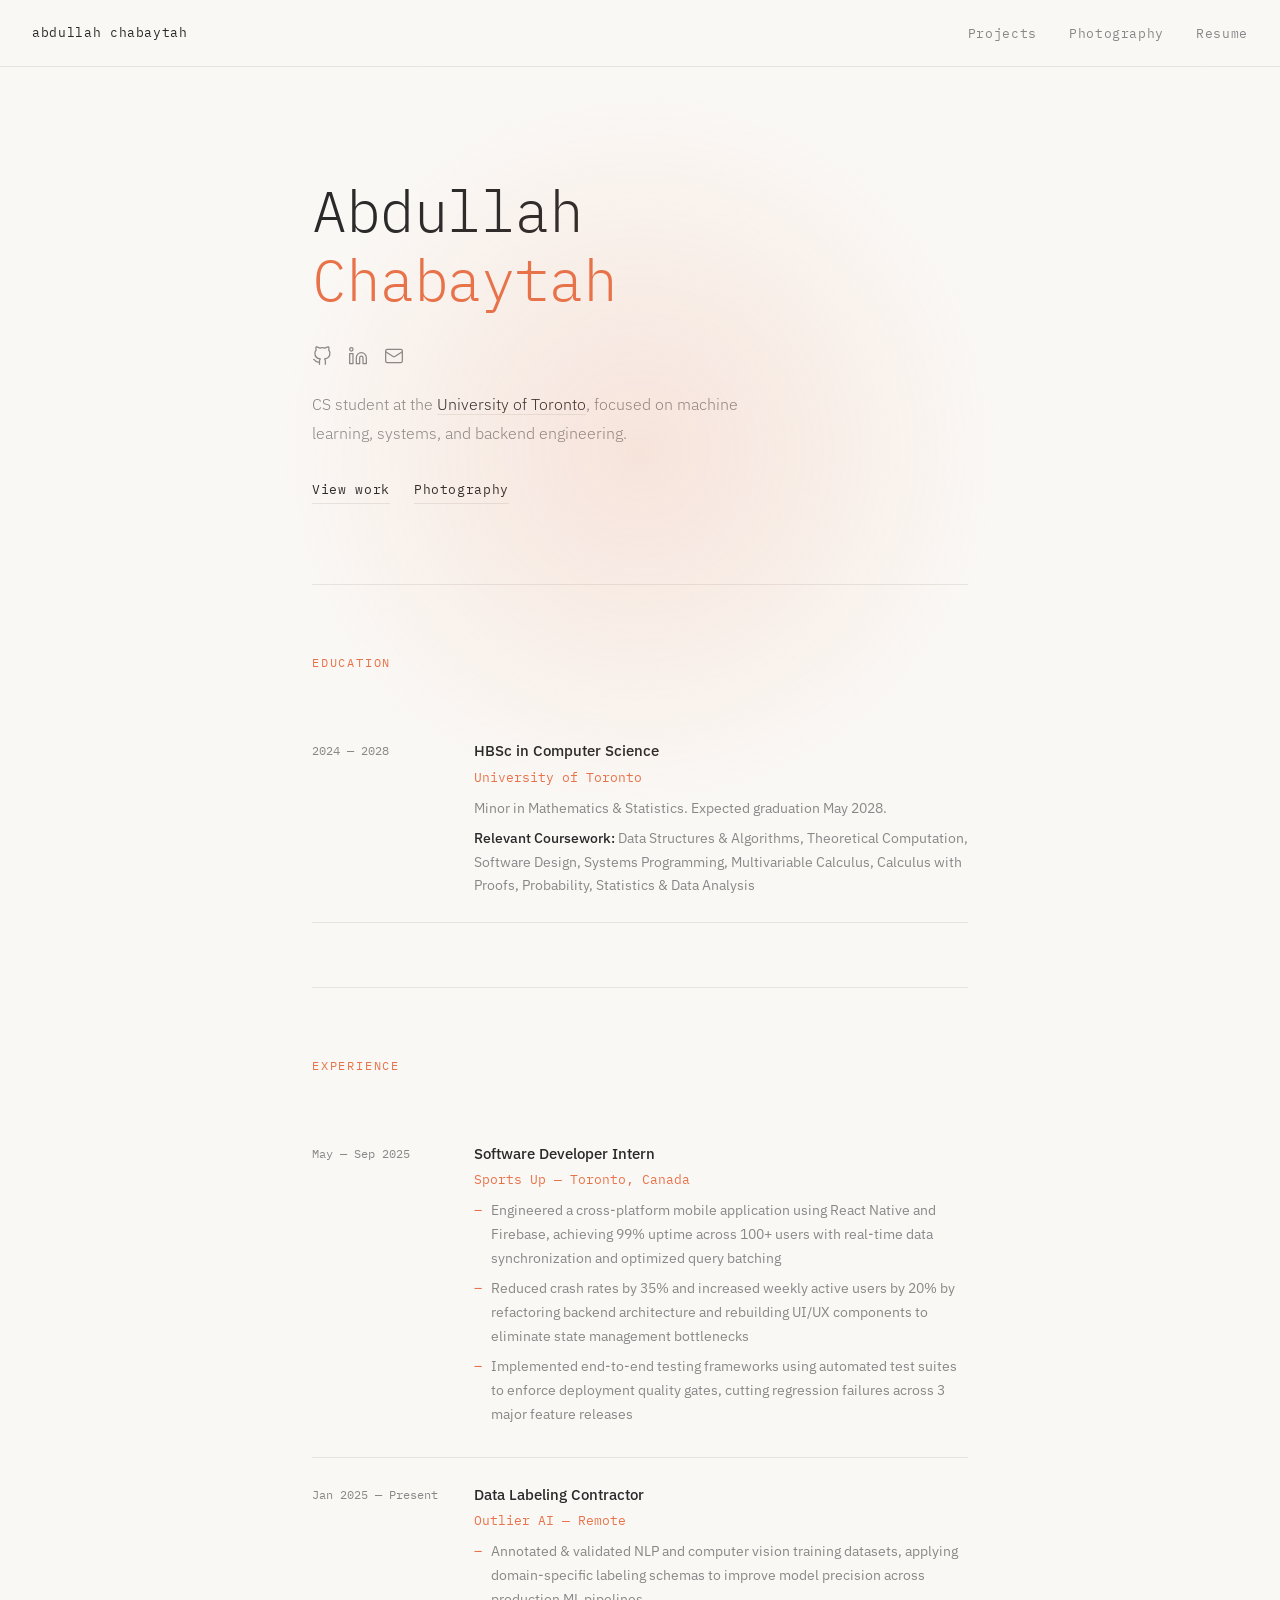
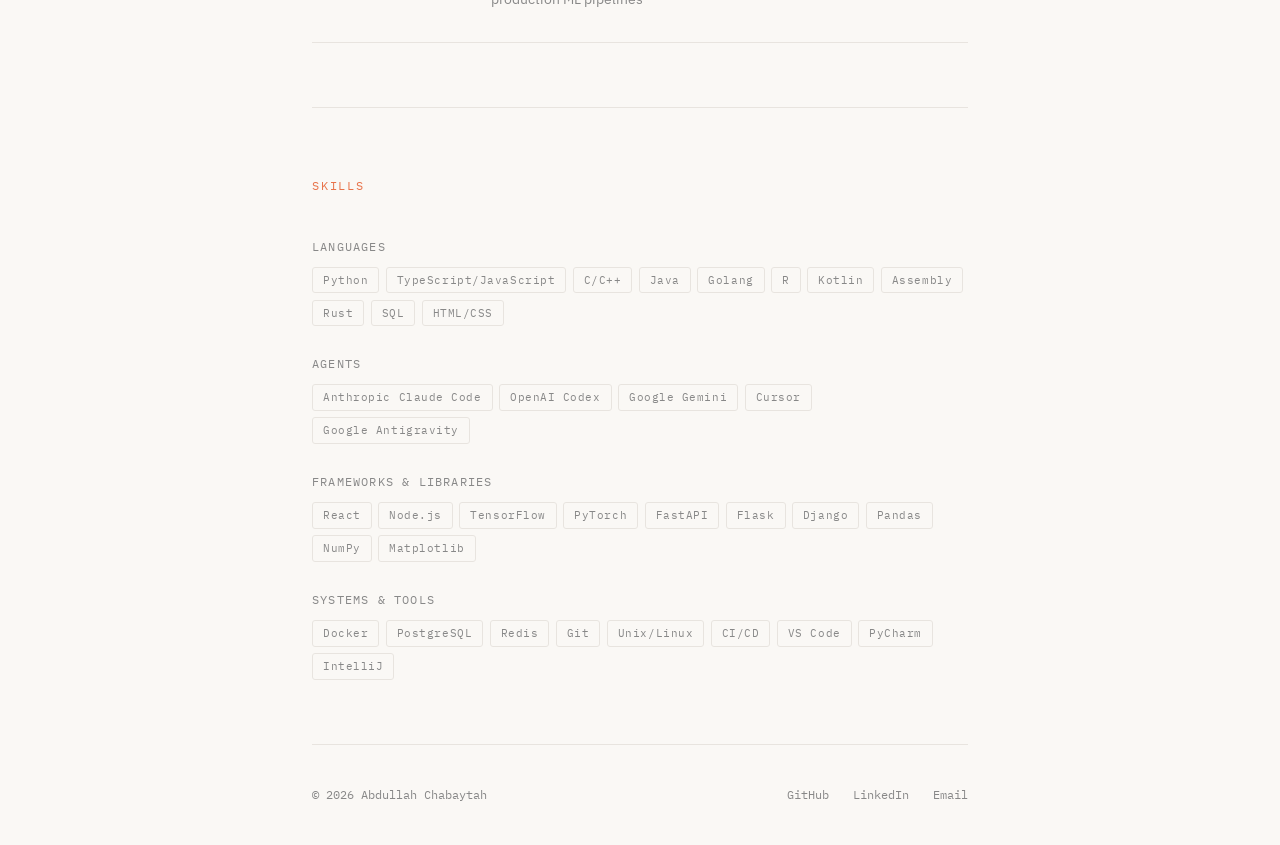
==== index.html @ d75fe798 "Update portfolio to match 2026 resume and add resume PDF - Update experience: Sports Up (2025, React" ====
<!DOCTYPE html>
<html lang="en">
<head>
  <meta charset="UTF-8" />
  <meta name="viewport" content="width=device-width, initial-scale=1.0" />
  <title>Abdullah Chabaytah</title>
  <link rel="preconnect" href="https://fonts.googleapis.com" />
  <link rel="preconnect" href="https://fonts.gstatic.com" crossorigin />
  <link href="https://fonts.googleapis.com/css2?family=IBM+Plex+Mono:ital,wght@0,300;0,400;0,500;1,300&family=IBM+Plex+Sans:wght@300;400;500&display=swap" rel="stylesheet" />
  <style>
    *, *::before, *::after { box-sizing: border-box; margin: 0; padding: 0; }

    :root {
      --bg: #faf8f5;
      --bg-card: #ffffff;
      --text: #2a2a2a;
      --muted: #888;
      --accent: #e8734a;
      --accent-light: rgba(232, 115, 74, 0.08);
      --accent-glow: rgba(232, 115, 74, 0.15);
      --border: #e8e4df;
      --mono: 'IBM Plex Mono', monospace;
      --sans: 'IBM Plex Sans', sans-serif;
      --mx: 50%;
      --my: 50%;
    }

    html { scroll-behavior: smooth; }

    body {
      background: var(--bg);
      color: var(--text);
      font-family: var(--sans);
      font-size: 15px;
      line-height: 1.7;
      min-height: 100vh;
      overflow-x: hidden;
    }

    /* Noise overlay */
    body::before {
      content: '';
      position: fixed;
      inset: 0;
      background-image: url("data:image/svg+xml,%3Csvg viewBox='0 0 256 256' xmlns='http://www.w3.org/2000/svg'%3E%3Cfilter id='noise'%3E%3CfeTurbulence type='fractalNoise' baseFrequency='0.9' numOctaves='4' stitchTiles='stitch'/%3E%3C/filter%3E%3Crect width='100%25' height='100%25' filter='url(%23noise)' opacity='0.02'/%3E%3C/svg%3E");
      pointer-events: none;
      z-index: 9999;
      opacity: 0.3;
    }

    /* Cursor glow */
    body::after {
      content: '';
      position: fixed;
      inset: 0;
      background: radial-gradient(600px circle at var(--mx) var(--my), var(--accent-glow), transparent 60%);
      pointer-events: none;
      z-index: 1;
    }

    /* Layout */
    .container {
      max-width: 720px;
      margin: 0 auto;
      padding: 0 2rem;
    }

    section {
      padding: 4rem 0;
      border-top: 1px solid var(--border);
    }

    /* Nav */
    nav {
      position: fixed;
      top: 0;
      left: 0;
      right: 0;
      z-index: 100;
      padding: 1.25rem 2rem;
      display: flex;
      justify-content: space-between;
      align-items: center;
      background: rgba(250, 248, 245, 0.9);
      backdrop-filter: blur(12px);
      border-bottom: 1px solid var(--border);
    }

    .nav-logo {
      font-family: var(--mono);
      font-size: 13px;
      font-weight: 400;
      letter-spacing: 0.05em;
      color: var(--text);
      text-decoration: none;
      transition: color 0.2s;
    }
    .nav-logo:hover { color: var(--accent); }

    .nav-links {
      display: flex;
      gap: 2rem;
      list-style: none;
    }

    .nav-links a {
      font-family: var(--mono);
      color: var(--muted);
      text-decoration: none;
      font-size: 13px;
      letter-spacing: 0.05em;
      transition: color 0.2s;
    }
    .nav-links a:hover,
    .nav-links a.active { color: var(--accent); }

    /* Hero */
    .hero {
      padding: 11rem 0 5rem;
      border-top: none;
    }

    .hero-name {
      font-family: var(--mono);
      font-size: clamp(2.2rem, 5.5vw, 3.6rem);
      font-weight: 300;
      line-height: 1.2;
      letter-spacing: -0.02em;
      color: var(--text);
      margin-bottom: 1.25rem;
      opacity: 0;
      min-height: 2.6em;
    }

    .hero-name.scramble-done {
      opacity: 1;
    }

    .hero-name span {
      color: var(--accent);
    }

    /* Social icons */
    .hero-socials {
      display: flex;
      gap: 1rem;
      margin-bottom: 1.5rem;
      opacity: 0;
      animation: fadeUp 0.5s 0.25s forwards;
    }

    .hero-socials a {
      color: var(--muted);
      transition: color 0.2s, transform 0.3s cubic-bezier(0.25, 0.46, 0.45, 0.94);
      display: inline-flex;
    }
    .hero-socials a:hover { color: var(--accent); }
    .hero-socials svg { width: 20px; height: 20px; }

    .hero-tagline {
      font-size: 16px;
      font-weight: 300;
      color: var(--muted);
      max-width: 460px;
      line-height: 1.8;
      opacity: 0;
      animation: fadeUp 0.5s 0.4s forwards;
    }

    .hero-tagline a {
      color: var(--text);
      text-decoration: none;
      border-bottom: 1px solid var(--border);
      transition: color 0.2s, border-color 0.2s;
    }
    .hero-tagline a:hover {
      color: var(--accent);
      border-color: var(--accent);
    }

    .hero-cta {
      margin-top: 2rem;
      display: flex;
      gap: 1.5rem;
      flex-wrap: wrap;
      opacity: 0;
      animation: fadeUp 0.5s 0.55s forwards;
    }

    .cta-link {
      font-family: var(--mono);
      font-size: 13px;
      letter-spacing: 0.05em;
      text-decoration: none;
      color: var(--text);
      border-bottom: 1px solid var(--border);
      padding-bottom: 2px;
      transition: color 0.2s, border-color 0.2s, transform 0.3s cubic-bezier(0.25, 0.46, 0.45, 0.94);
      display: inline-block;
    }
    .cta-link:hover { color: var(--accent); border-color: var(--accent); }

    /* Section label */
    .section-label {
      font-family: var(--mono);
      font-size: 12px;
      letter-spacing: 0.15em;
      text-transform: uppercase;
      color: var(--accent);
      margin-bottom: 2.5rem;
      display: inline-block;
      position: relative;
    }

    .section-label:hover {
      animation: glitch 0.3s steps(2) forwards;
    }

    @keyframes glitch {
      0%   { clip-path: inset(20% 0 40% 0); transform: translate(-2px); }
      25%  { clip-path: inset(60% 0 10% 0); transform: translate(2px); }
      50%  { clip-path: inset(10% 0 60% 0); transform: translate(-1px); }
      100% { clip-path: none; transform: none; }
    }

    /* Education */
    .edu-item {
      display: grid;
      grid-template-columns: 130px 1fr;
      gap: 2rem;
      padding: 1.5rem 0;
      border-bottom: 1px solid var(--border);
    }

    .edu-period {
      font-family: var(--mono);
      font-size: 12px;
      color: var(--muted);
      padding-top: 3px;
    }

    .edu-degree {
      font-weight: 500;
      color: var(--text);
      margin-bottom: 0.2rem;
    }

    .edu-school {
      font-family: var(--mono);
      font-size: 13px;
      color: var(--accent);
      margin-bottom: 0.5rem;
    }

    .edu-detail {
      font-size: 14px;
      color: var(--muted);
      line-height: 1.7;
    }

    /* Experience */
    .exp-item {
      display: grid;
      grid-template-columns: 130px 1fr;
      gap: 2rem;
      padding: 1.5rem 0;
      border-bottom: 1px solid var(--border);
    }

    .exp-period {
      font-family: var(--mono);
      font-size: 12px;
      color: var(--muted);
      padding-top: 3px;
    }

    .exp-role {
      font-weight: 500;
      color: var(--text);
      margin-bottom: 0.2rem;
    }

    .exp-company {
      font-family: var(--mono);
      font-size: 13px;
      color: var(--accent);
      margin-bottom: 0.5rem;
    }

    .exp-desc {
      font-size: 14px;
      color: var(--muted);
      line-height: 1.7;
    }

    .exp-desc ul {
      list-style: none;
      padding: 0;
      margin: 0;
    }

    .exp-desc li {
      position: relative;
      padding-left: 1.2em;
      margin-bottom: 0.4rem;
    }

    .exp-desc li::before {
      content: '\2013';
      position: absolute;
      left: 0;
      color: var(--accent);
    }

    /* Skills */
    .skills-grid {
      display: flex;
      flex-direction: column;
      gap: 1.75rem;
    }

    .skills-category-label {
      font-family: var(--mono);
      font-size: 12px;
      letter-spacing: 0.1em;
      text-transform: uppercase;
      color: var(--muted);
      margin-bottom: 0.6rem;
    }

    .skills-tags {
      display: flex;
      flex-wrap: wrap;
      gap: 0.4rem;
    }

    .tag {
      font-family: var(--mono);
      font-size: 11px;
      letter-spacing: 0.05em;
      color: var(--muted);
      border: 1px solid var(--border);
      padding: 3px 10px;
      border-radius: 3px;
      transition: color 0.2s, border-color 0.2s;
    }
    .tag:hover {
      color: var(--accent);
      border-color: var(--accent);
    }

    /* Footer */
    footer {
      border-top: 1px solid var(--border);
      padding: 2.5rem 0;
    }

    .footer-inner {
      display: flex;
      justify-content: space-between;
      align-items: center;
      flex-wrap: wrap;
      gap: 1rem;
    }

    .footer-copy {
      font-family: var(--mono);
      font-size: 12px;
      color: var(--muted);
    }

    .footer-links {
      display: flex;
      gap: 1.5rem;
    }

    .footer-links a {
      font-family: var(--mono);
      font-size: 12px;
      color: var(--muted);
      text-decoration: none;
      transition: color 0.2s;
    }
    .footer-links a:hover { color: var(--accent); }

    /* Animations */
    @keyframes fadeUp {
      from { opacity: 0; transform: translateY(14px); }
      to   { opacity: 1; transform: translateY(0); }
    }

    .reveal {
      opacity: 0;
      transform: translateY(20px);
      transition: opacity 0.5s cubic-bezier(0.16, 1, 0.3, 1), transform 0.5s cubic-bezier(0.16, 1, 0.3, 1);
    }
    .reveal.visible { opacity: 1; transform: translateY(0); }

    /* Mobile */
    @media (max-width: 600px) {
      nav { padding: 1rem 1.25rem; }
      .container { padding: 0 1.25rem; }
      .hero { padding: 9rem 0 4rem; }
      .hero-name { font-size: 2rem; }
      .exp-item, .edu-item { grid-template-columns: 1fr; gap: 0.4rem; }
      .footer-inner { flex-direction: column; align-items: flex-start; }
      .nav-links { gap: 1.2rem; }
    }
  </style>
</head>
<body>

  <nav>
    <a class="nav-logo" href="/">abdullah chabaytah</a>
    <ul class="nav-links">
      <li><a href="/projects.html">Projects</a></li>
      <li><a href="/photography.html">Photography</a></li>
      <li><a href="Abdullah_s_Resume_2026.pdf" target="_blank" rel="noopener">Resume</a></li>
    </ul>
  </nav>

  <div class="container">
    <section class="hero">
      <h1 class="hero-name" id="heroName" aria-label="Abdullah Chabaytah">Abdullah<br /><span>Chabaytah</span></h1>

      <div class="hero-socials">
        <a href="https://github.com/maniic" target="_blank" rel="noopener" aria-label="GitHub">
          <svg viewBox="0 0 24 24" fill="none" stroke="currentColor" stroke-width="1.5" stroke-linecap="round" stroke-linejoin="round"><path d="M9 19c-5 1.5-5-2.5-7-3m14 6v-3.87a3.37 3.37 0 0 0-.94-2.61c3.14-.35 6.44-1.54 6.44-7A5.44 5.44 0 0 0 20 4.77 5.07 5.07 0 0 0 19.91 1S18.73.65 16 2.48a13.38 13.38 0 0 0-7 0C6.27.65 5.09 1 5.09 1A5.07 5.07 0 0 0 5 4.77a5.44 5.44 0 0 0-1.5 3.78c0 5.42 3.3 6.61 6.44 7A3.37 3.37 0 0 0 9 18.13V22"/></svg>
        </a>
        <a href="https://linkedin.com/in/achabaytah" target="_blank" rel="noopener" aria-label="LinkedIn">
          <svg viewBox="0 0 24 24" fill="none" stroke="currentColor" stroke-width="1.5" stroke-linecap="round" stroke-linejoin="round"><path d="M16 8a6 6 0 0 1 6 6v7h-4v-7a2 2 0 0 0-2-2 2 2 0 0 0-2 2v7h-4v-7a6 6 0 0 1 6-6z"/><rect x="2" y="9" width="4" height="12"/><circle cx="4" cy="4" r="2"/></svg>
        </a>
        <a href="mailto:a.chabaytah@mail.utoronto.ca" aria-label="Email">
          <svg viewBox="0 0 24 24" fill="none" stroke="currentColor" stroke-width="1.5" stroke-linecap="round" stroke-linejoin="round"><rect x="2" y="4" width="20" height="16" rx="2"/><path d="m22 7-8.97 5.7a1.94 1.94 0 0 1-2.06 0L2 7"/></svg>
        </a>
      </div>

      <p class="hero-tagline">
        CS student at the <a href="https://www.utoronto.ca" target="_blank" rel="noopener">University of Toronto</a>, focused on machine learning, systems, and backend engineering.
      </p>

      <div class="hero-cta">
        <a class="cta-link magnetic" href="/projects.html">View work</a>
        <a class="cta-link magnetic" href="/photography.html">Photography</a>
      </div>
    </section>
  </div>

  <div class="container" id="education">
    <section>
      <p class="section-label reveal">Education</p>
      <div class="edu-item reveal">
        <div>
          <p class="edu-period">2024 &mdash; 2028</p>
        </div>
        <div>
          <p class="edu-degree">HBSc in Computer Science</p>
          <p class="edu-school">University of Toronto</p>
          <p class="edu-detail">Minor in Mathematics &amp; Statistics. Expected graduation May 2028.</p>
          <p class="edu-detail" style="margin-top: 0.4rem;"><strong style="color: var(--text); font-weight: 500;">Relevant Coursework:</strong> Data Structures &amp; Algorithms, Theoretical Computation, Software Design, Systems Programming, Multivariable Calculus, Calculus with Proofs, Probability, Statistics &amp; Data Analysis</p>
        </div>
      </div>
    </section>
  </div>

  <div class="container" id="experience">
    <section>
      <p class="section-label reveal">Experience</p>
      <div class="exp-item reveal">
        <div>
          <p class="exp-period">May &mdash; Sep 2025</p>
        </div>
        <div>
          <p class="exp-role">Software Developer Intern</p>
          <p class="exp-company">Sports Up &mdash; Toronto, Canada</p>
          <div class="exp-desc">
            <ul>
              <li>Engineered a cross-platform mobile application using React Native and Firebase, achieving 99% uptime across 100+ users with real-time data synchronization and optimized query batching</li>
              <li>Reduced crash rates by 35% and increased weekly active users by 20% by refactoring backend architecture and rebuilding UI/UX components to eliminate state management bottlenecks</li>
              <li>Implemented end-to-end testing frameworks using automated test suites to enforce deployment quality gates, cutting regression failures across 3 major feature releases</li>
            </ul>
          </div>
        </div>
      </div>
      <div class="exp-item reveal">
        <div>
          <p class="exp-period">Jan 2025 &mdash; Present</p>
        </div>
        <div>
          <p class="exp-role">Data Labeling Contractor</p>
          <p class="exp-company">Outlier AI &mdash; Remote</p>
          <div class="exp-desc">
            <ul>
              <li>Annotated &amp; validated NLP and computer vision training datasets, applying domain-specific labeling schemas to improve model precision across production ML pipelines</li>
            </ul>
          </div>
          </div>
        </div>
      </div>
    </section>
  </div>

  <div class="container" id="skills">
    <section>
      <p class="section-label reveal">Skills</p>
      <div class="skills-grid reveal">
        <div>
          <p class="skills-category-label">Languages</p>
          <div class="skills-tags">
            <span class="tag">Python</span>
            <span class="tag">TypeScript/JavaScript</span>
            <span class="tag">C/C++</span>
            <span class="tag">Java</span>
            <span class="tag">Golang</span>
            <span class="tag">R</span>
            <span class="tag">Kotlin</span>
            <span class="tag">Assembly</span>
            <span class="tag">Rust</span>
            <span class="tag">SQL</span>
            <span class="tag">HTML/CSS</span>
          </div>
        </div>
        <div>
          <p class="skills-category-label">Agents</p>
          <div class="skills-tags">
            <span class="tag">Anthropic Claude Code</span>
            <span class="tag">OpenAI Codex</span>
            <span class="tag">Google Gemini</span>
            <span class="tag">Cursor</span>
            <span class="tag">Google Antigravity</span>
          </div>
        </div>
        <div>
          <p class="skills-category-label">Frameworks &amp; Libraries</p>
          <div class="skills-tags">
            <span class="tag">React</span>
            <span class="tag">Node.js</span>
            <span class="tag">TensorFlow</span>
            <span class="tag">PyTorch</span>
            <span class="tag">FastAPI</span>
            <span class="tag">Flask</span>
            <span class="tag">Django</span>
            <span class="tag">Pandas</span>
            <span class="tag">NumPy</span>
            <span class="tag">Matplotlib</span>
          </div>
        </div>
        <div>
          <p class="skills-category-label">Systems &amp; Tools</p>
          <div class="skills-tags">
            <span class="tag">Docker</span>
            <span class="tag">PostgreSQL</span>
            <span class="tag">Redis</span>
            <span class="tag">Git</span>
            <span class="tag">Unix/Linux</span>
            <span class="tag">CI/CD</span>
            <span class="tag">VS Code</span>
            <span class="tag">PyCharm</span>
            <span class="tag">IntelliJ</span>
          </div>
        </div>
      </div>
    </section>
  </div>

  <div class="container">
    <footer>
      <div class="footer-inner">
        <p class="footer-copy">&copy; 2026 Abdullah Chabaytah</p>
        <div class="footer-links">
          <a href="https://github.com/maniic" target="_blank" rel="noopener">GitHub</a>
          <a href="https://linkedin.com/in/achabaytah" target="_blank" rel="noopener">LinkedIn</a>
          <a href="mailto:a.chabaytah@mail.utoronto.ca">Email</a>
        </div>
      </div>
    </footer>
  </div>

  <script>
    const isTouch = window.matchMedia('(pointer: coarse)').matches;

    // Scroll reveal
    const obs = new IntersectionObserver(
      (entries) => entries.forEach(e => { if (e.isIntersecting) e.target.classList.add('visible'); }),
      { threshold: 0.1 }
    );
    document.querySelectorAll('.reveal').forEach(el => obs.observe(el));

    // Cursor glow
    if (!isTouch) {
      document.addEventListener('mousemove', (e) => {
        document.documentElement.style.setProperty('--mx', e.clientX + 'px');
        document.documentElement.style.setProperty('--my', e.clientY + 'px');
      });
    }

    // Hero text scramble
    (function scrambleHero() {
      const el = document.getElementById('heroName');
      if (!el) return;
      const firstName = 'Abdullah';
      const lastName = 'Chabaytah';
      const chars = 'ABCDEFGHIJKLMNOPQRSTUVWXYZabcdefghijklmnopqrstuvwxyz0123456789';
      const totalLen = firstName.length + lastName.length;
      let resolved = 0;
      let frame = 0;

      el.style.opacity = '1';

      function randomChar() {
        return chars[Math.floor(Math.random() * chars.length)];
      }

      function render() {
        let first = '', second = '';
        for (let i = 0; i < firstName.length; i++)
          first += i < resolved ? firstName[i] : randomChar();
        const sr = Math.max(0, resolved - firstName.length);
        for (let i = 0; i < lastName.length; i++)
          second += i < sr ? lastName[i] : randomChar();
        el.innerHTML = first + '<br /><span>' + second + '</span>';
      }

      function tick() {
        frame++;
        if (frame % 2 === 0 && resolved < totalLen) resolved++;
        render();
        if (resolved < totalLen) {
          requestAnimationFrame(tick);
        } else {
          el.innerHTML = firstName + '<br /><span>' + lastName + '</span>';
          el.classList.add('scramble-done');
        }
      }

      setTimeout(() => requestAnimationFrame(tick), 300);
    })();

    // Magnetic buttons
    if (!isTouch) {
      document.querySelectorAll('.magnetic').forEach(btn => {
        btn.addEventListener('mousemove', (e) => {
          const rect = btn.getBoundingClientRect();
          const x = e.clientX - rect.left - rect.width / 2;
          const y = e.clientY - rect.top - rect.height / 2;
          btn.style.transform = `translate(${x * 0.25}px, ${y * 0.25}px)`;
        });
        btn.addEventListener('mouseleave', () => {
          btn.style.transform = 'translate(0, 0)';
        });
      });
    }
  </script>
</body>
</html>
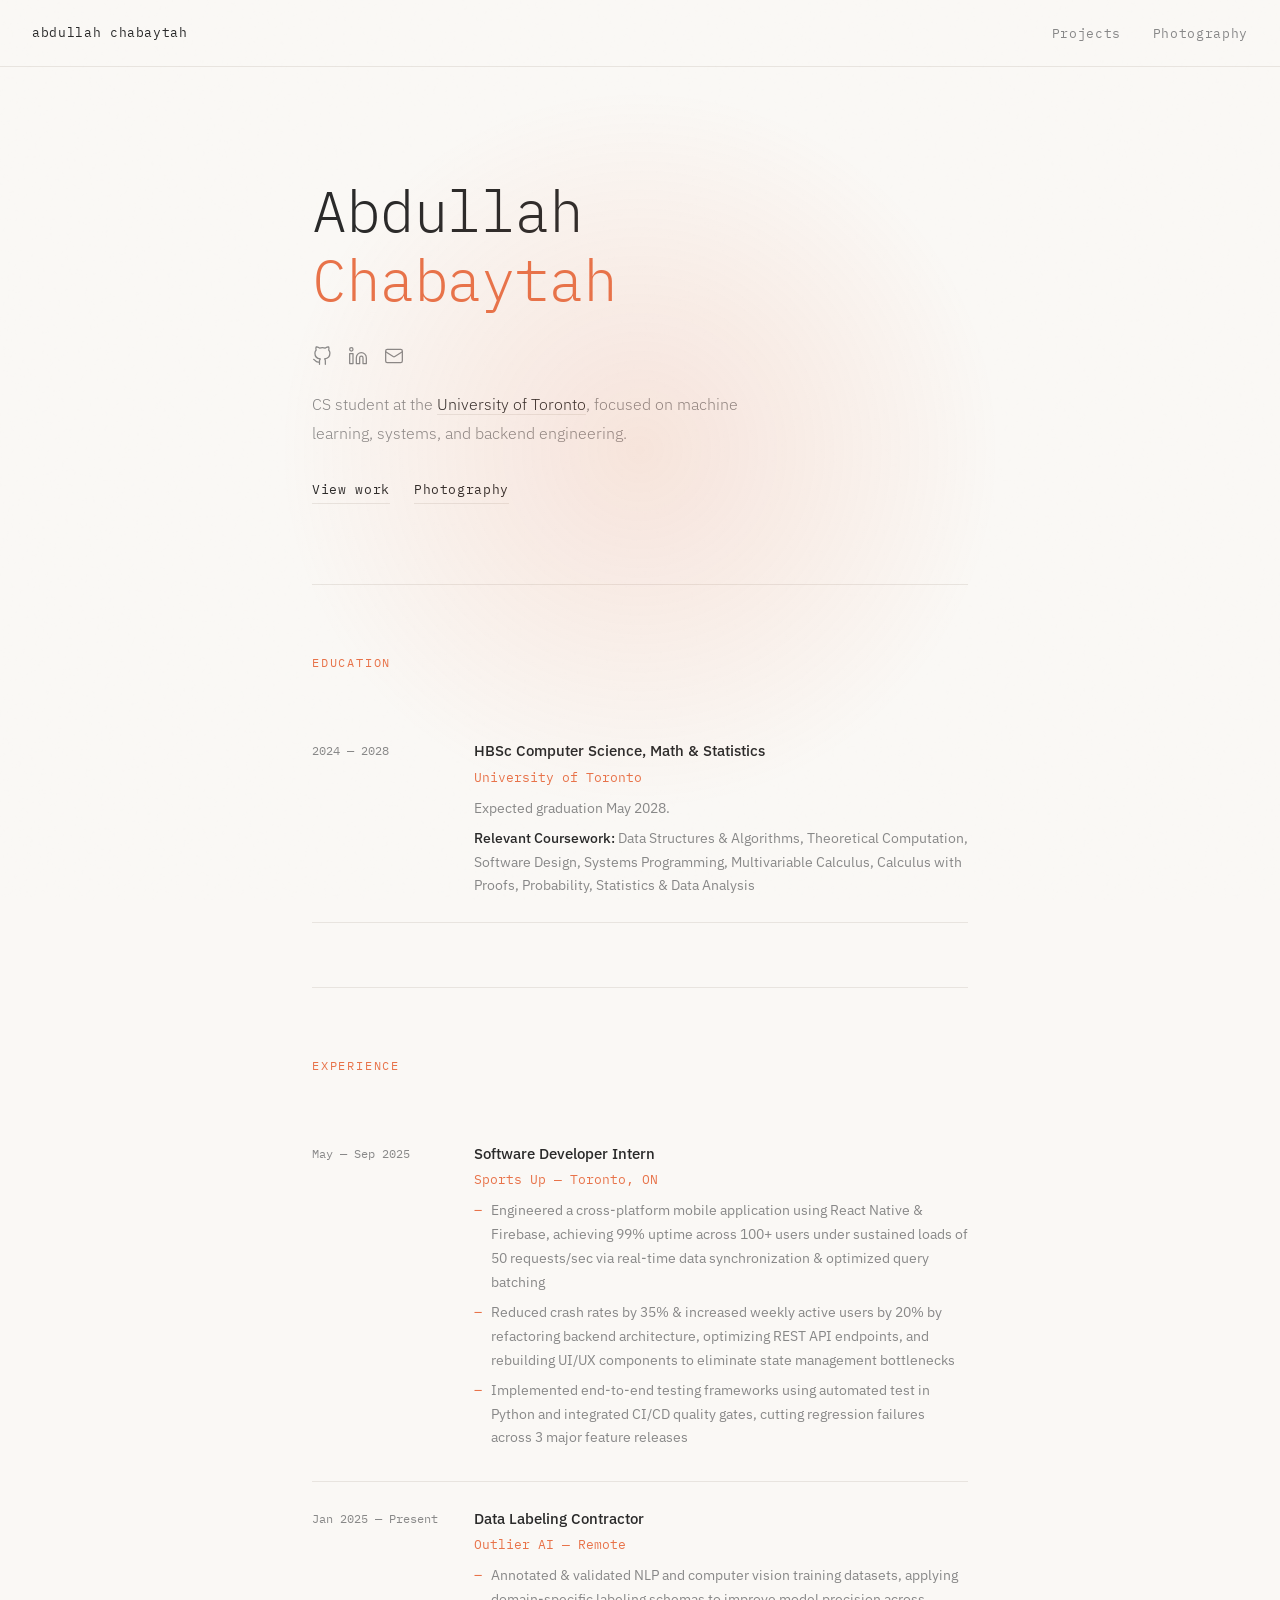
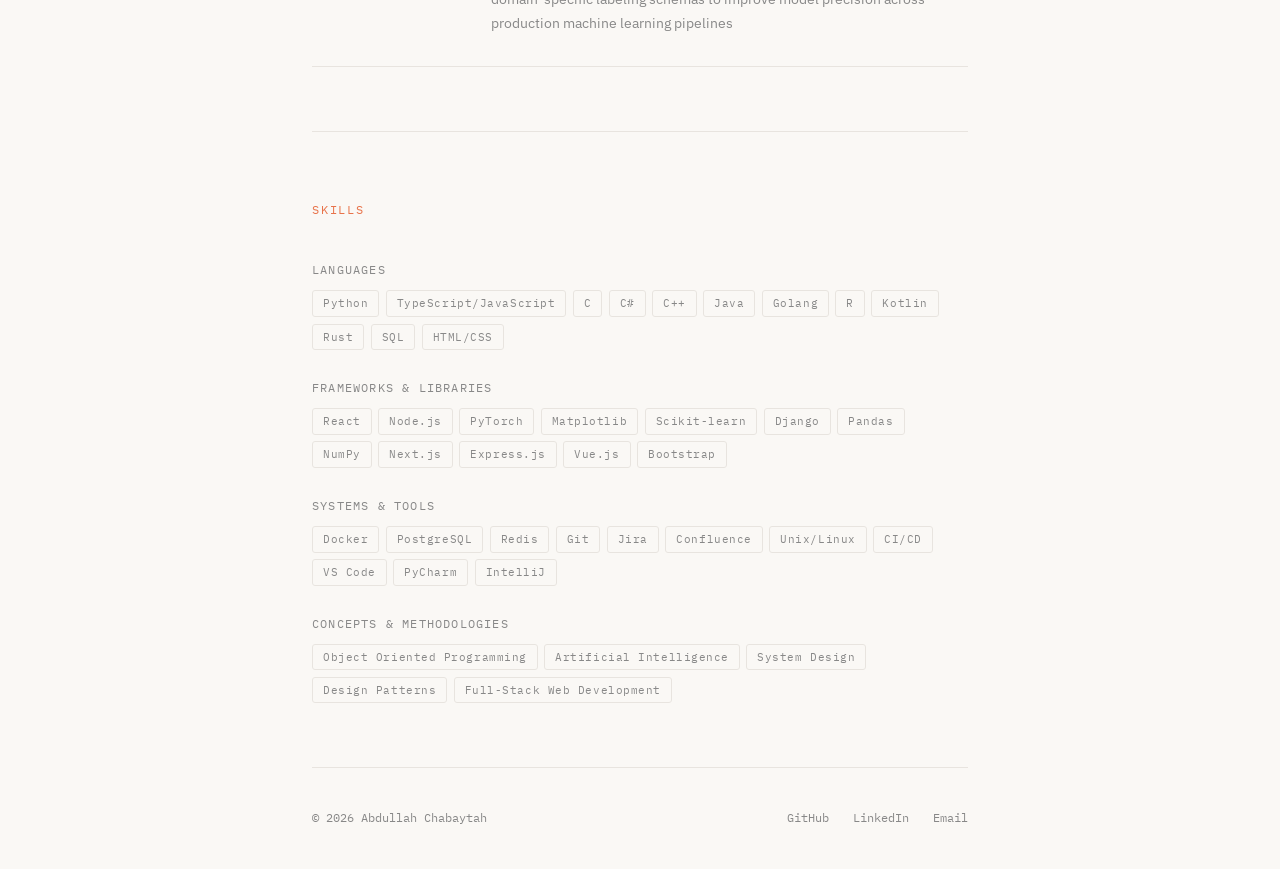
==== commit 35060be6: "Update portfolio content to match latest resume Education, experience, skills, and all three project" ====
--- a/index.html
+++ b/index.html
@@ -415,7 +415,6 @@
     <ul class="nav-links">
       <li><a href="/projects.html">Projects</a></li>
       <li><a href="/photography.html">Photography</a></li>
-      <li><a href="Abdullah_s_Resume_2026.pdf" target="_blank" rel="noopener">Resume</a></li>
     </ul>
   </nav>
 
@@ -454,9 +453,9 @@
           <p class="edu-period">2024 &mdash; 2028</p>
         </div>
         <div>
-          <p class="edu-degree">HBSc in Computer Science</p>
+          <p class="edu-degree">HBSc Computer Science, Math &amp; Statistics</p>
           <p class="edu-school">University of Toronto</p>
-          <p class="edu-detail">Minor in Mathematics &amp; Statistics. Expected graduation May 2028.</p>
+          <p class="edu-detail">Expected graduation May 2028.</p>
           <p class="edu-detail" style="margin-top: 0.4rem;"><strong style="color: var(--text); font-weight: 500;">Relevant Coursework:</strong> Data Structures &amp; Algorithms, Theoretical Computation, Software Design, Systems Programming, Multivariable Calculus, Calculus with Proofs, Probability, Statistics &amp; Data Analysis</p>
         </div>
       </div>
@@ -472,12 +471,12 @@
         </div>
         <div>
           <p class="exp-role">Software Developer Intern</p>
-          <p class="exp-company">Sports Up &mdash; Toronto, Canada</p>
+          <p class="exp-company">Sports Up &mdash; Toronto, ON</p>
           <div class="exp-desc">
             <ul>
-              <li>Engineered a cross-platform mobile application using React Native and Firebase, achieving 99% uptime across 100+ users with real-time data synchronization and optimized query batching</li>
-              <li>Reduced crash rates by 35% and increased weekly active users by 20% by refactoring backend architecture and rebuilding UI/UX components to eliminate state management bottlenecks</li>
-              <li>Implemented end-to-end testing frameworks using automated test suites to enforce deployment quality gates, cutting regression failures across 3 major feature releases</li>
+              <li>Engineered a cross-platform mobile application using React Native &amp; Firebase, achieving 99% uptime across 100+ users under sustained loads of 50 requests/sec via real-time data synchronization &amp; optimized query batching</li>
+              <li>Reduced crash rates by 35% &amp; increased weekly active users by 20% by refactoring backend architecture, optimizing REST API endpoints, and rebuilding UI/UX components to eliminate state management bottlenecks</li>
+              <li>Implemented end-to-end testing frameworks using automated test in Python and integrated CI/CD quality gates, cutting regression failures across 3 major feature releases</li>
             </ul>
           </div>
         </div>
@@ -491,9 +490,8 @@
           <p class="exp-company">Outlier AI &mdash; Remote</p>
           <div class="exp-desc">
             <ul>
-              <li>Annotated &amp; validated NLP and computer vision training datasets, applying domain-specific labeling schemas to improve model precision across production ML pipelines</li>
+              <li>Annotated &amp; validated NLP and computer vision training datasets, applying domain-specific labeling schemas to improve model precision across production machine learning pipelines</li>
             </ul>
-          </div>
           </div>
         </div>
       </div>
@@ -509,40 +507,33 @@
           <div class="skills-tags">
             <span class="tag">Python</span>
             <span class="tag">TypeScript/JavaScript</span>
-            <span class="tag">C/C++</span>
+            <span class="tag">C</span>
+            <span class="tag">C#</span>
+            <span class="tag">C++</span>
             <span class="tag">Java</span>
             <span class="tag">Golang</span>
             <span class="tag">R</span>
             <span class="tag">Kotlin</span>
-            <span class="tag">Assembly</span>
             <span class="tag">Rust</span>
             <span class="tag">SQL</span>
             <span class="tag">HTML/CSS</span>
           </div>
         </div>
         <div>
-          <p class="skills-category-label">Agents</p>
-          <div class="skills-tags">
-            <span class="tag">Anthropic Claude Code</span>
-            <span class="tag">OpenAI Codex</span>
-            <span class="tag">Google Gemini</span>
-            <span class="tag">Cursor</span>
-            <span class="tag">Google Antigravity</span>
-          </div>
-        </div>
-        <div>
           <p class="skills-category-label">Frameworks &amp; Libraries</p>
           <div class="skills-tags">
             <span class="tag">React</span>
             <span class="tag">Node.js</span>
-            <span class="tag">TensorFlow</span>
             <span class="tag">PyTorch</span>
-            <span class="tag">FastAPI</span>
-            <span class="tag">Flask</span>
+            <span class="tag">Matplotlib</span>
+            <span class="tag">Scikit-learn</span>
             <span class="tag">Django</span>
             <span class="tag">Pandas</span>
             <span class="tag">NumPy</span>
-            <span class="tag">Matplotlib</span>
+            <span class="tag">Next.js</span>
+            <span class="tag">Express.js</span>
+            <span class="tag">Vue.js</span>
+            <span class="tag">Bootstrap</span>
           </div>
         </div>
         <div>
@@ -552,11 +543,23 @@
             <span class="tag">PostgreSQL</span>
             <span class="tag">Redis</span>
             <span class="tag">Git</span>
+            <span class="tag">Jira</span>
+            <span class="tag">Confluence</span>
             <span class="tag">Unix/Linux</span>
             <span class="tag">CI/CD</span>
             <span class="tag">VS Code</span>
             <span class="tag">PyCharm</span>
             <span class="tag">IntelliJ</span>
+          </div>
+        </div>
+        <div>
+          <p class="skills-category-label">Concepts &amp; Methodologies</p>
+          <div class="skills-tags">
+            <span class="tag">Object Oriented Programming</span>
+            <span class="tag">Artificial Intelligence</span>
+            <span class="tag">System Design</span>
+            <span class="tag">Design Patterns</span>
+            <span class="tag">Full-Stack Web Development</span>
           </div>
         </div>
       </div>
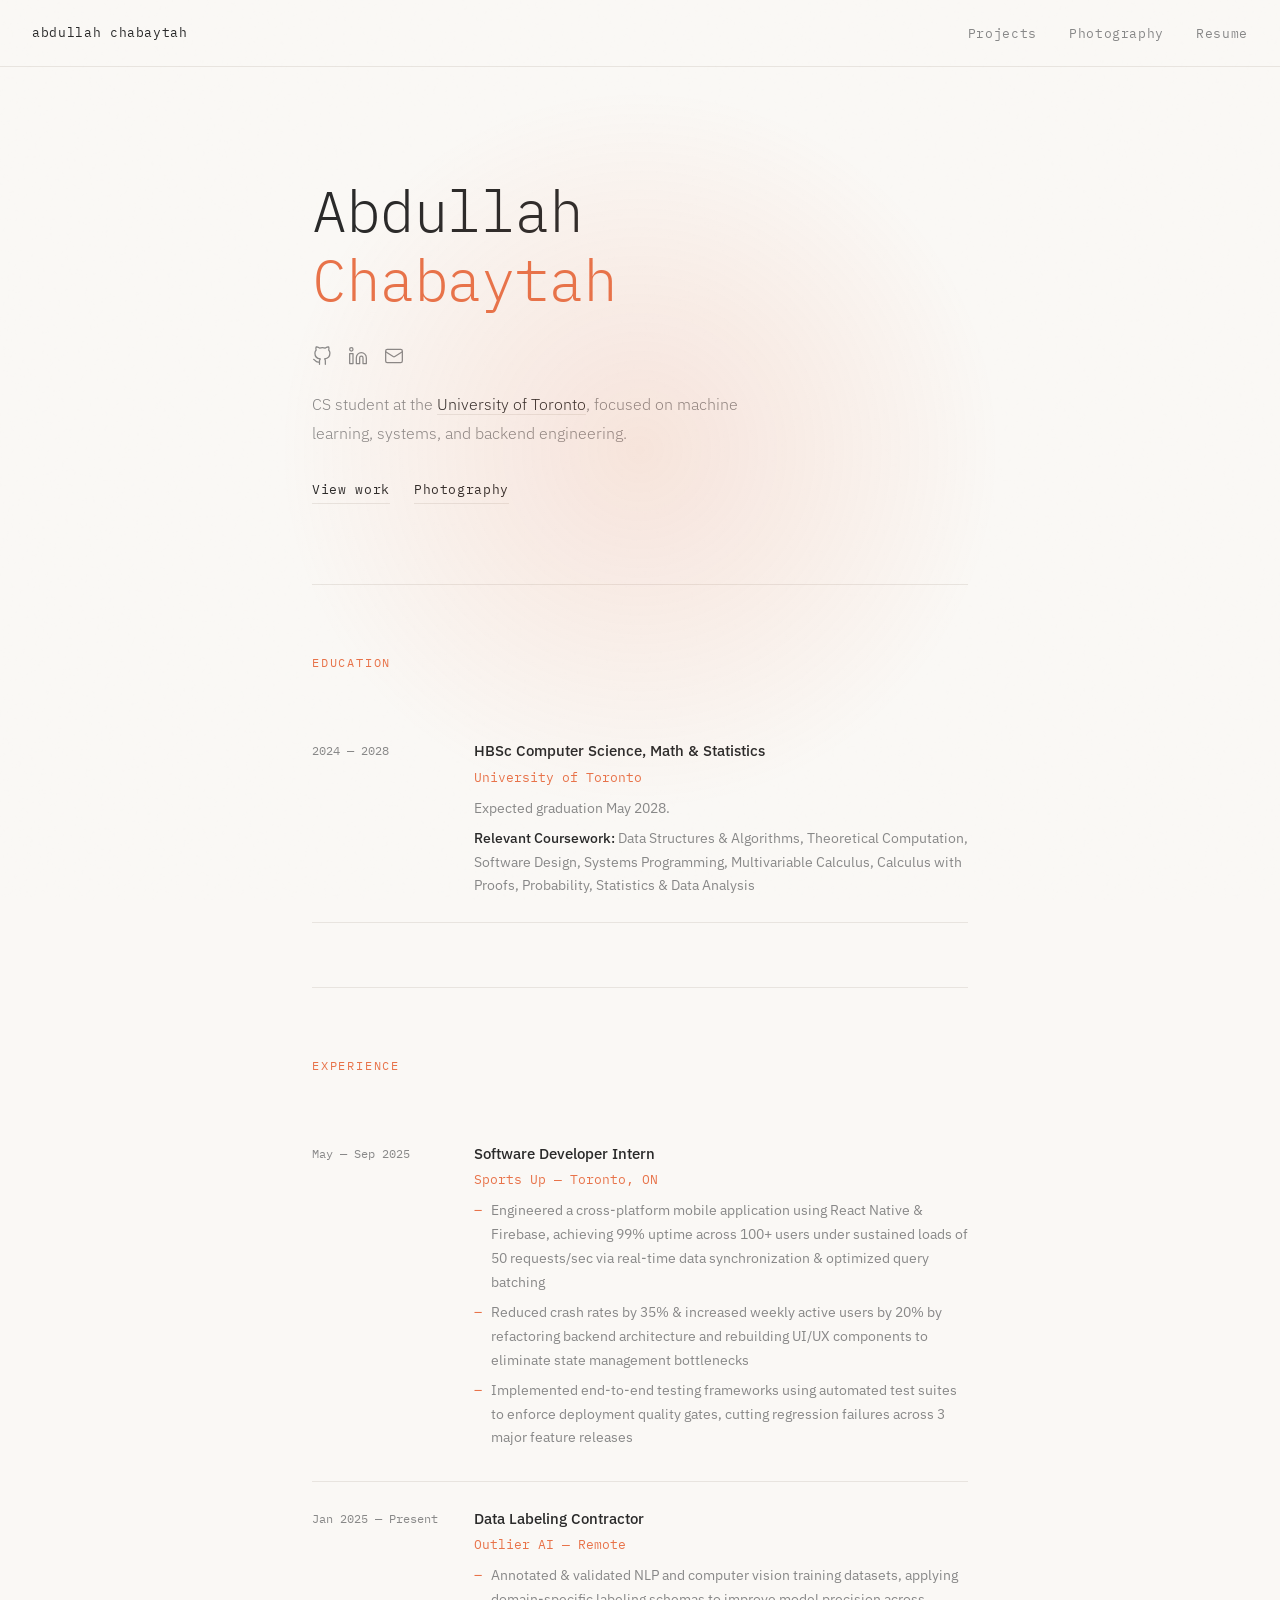
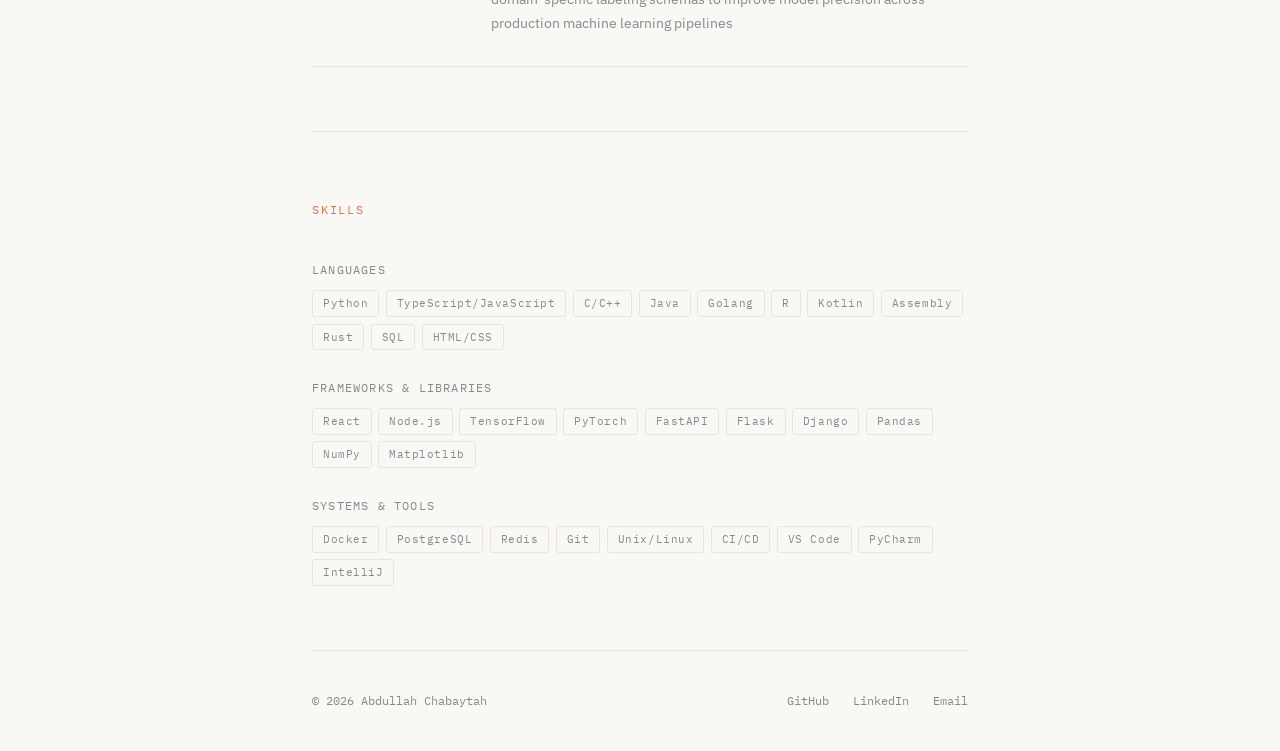
==== commit f954981a: "Sync site with latest resume and add Resume nav link Updated experience bullets, skills (languages, " ====
--- a/index.html
+++ b/index.html
@@ -415,6 +415,7 @@
     <ul class="nav-links">
       <li><a href="/projects.html">Projects</a></li>
       <li><a href="/photography.html">Photography</a></li>
+      <li><a href="/Abdullah_s_Resume_2026.pdf" target="_blank">Resume</a></li>
     </ul>
   </nav>
 
@@ -475,8 +476,8 @@
           <div class="exp-desc">
             <ul>
               <li>Engineered a cross-platform mobile application using React Native &amp; Firebase, achieving 99% uptime across 100+ users under sustained loads of 50 requests/sec via real-time data synchronization &amp; optimized query batching</li>
-              <li>Reduced crash rates by 35% &amp; increased weekly active users by 20% by refactoring backend architecture, optimizing REST API endpoints, and rebuilding UI/UX components to eliminate state management bottlenecks</li>
-              <li>Implemented end-to-end testing frameworks using automated test in Python and integrated CI/CD quality gates, cutting regression failures across 3 major feature releases</li>
+              <li>Reduced crash rates by 35% &amp; increased weekly active users by 20% by refactoring backend architecture and rebuilding UI/UX components to eliminate state management bottlenecks</li>
+              <li>Implemented end-to-end testing frameworks using automated test suites to enforce deployment quality gates, cutting regression failures across 3 major feature releases</li>
             </ul>
           </div>
         </div>
@@ -507,13 +508,12 @@
           <div class="skills-tags">
             <span class="tag">Python</span>
             <span class="tag">TypeScript/JavaScript</span>
-            <span class="tag">C</span>
-            <span class="tag">C#</span>
-            <span class="tag">C++</span>
+            <span class="tag">C/C++</span>
             <span class="tag">Java</span>
             <span class="tag">Golang</span>
             <span class="tag">R</span>
             <span class="tag">Kotlin</span>
+            <span class="tag">Assembly</span>
             <span class="tag">Rust</span>
             <span class="tag">SQL</span>
             <span class="tag">HTML/CSS</span>
@@ -524,16 +524,14 @@
           <div class="skills-tags">
             <span class="tag">React</span>
             <span class="tag">Node.js</span>
+            <span class="tag">TensorFlow</span>
             <span class="tag">PyTorch</span>
-            <span class="tag">Matplotlib</span>
-            <span class="tag">Scikit-learn</span>
+            <span class="tag">FastAPI</span>
+            <span class="tag">Flask</span>
             <span class="tag">Django</span>
             <span class="tag">Pandas</span>
             <span class="tag">NumPy</span>
-            <span class="tag">Next.js</span>
-            <span class="tag">Express.js</span>
-            <span class="tag">Vue.js</span>
-            <span class="tag">Bootstrap</span>
+            <span class="tag">Matplotlib</span>
           </div>
         </div>
         <div>
@@ -543,23 +541,11 @@
             <span class="tag">PostgreSQL</span>
             <span class="tag">Redis</span>
             <span class="tag">Git</span>
-            <span class="tag">Jira</span>
-            <span class="tag">Confluence</span>
             <span class="tag">Unix/Linux</span>
             <span class="tag">CI/CD</span>
             <span class="tag">VS Code</span>
             <span class="tag">PyCharm</span>
             <span class="tag">IntelliJ</span>
-          </div>
-        </div>
-        <div>
-          <p class="skills-category-label">Concepts &amp; Methodologies</p>
-          <div class="skills-tags">
-            <span class="tag">Object Oriented Programming</span>
-            <span class="tag">Artificial Intelligence</span>
-            <span class="tag">System Design</span>
-            <span class="tag">Design Patterns</span>
-            <span class="tag">Full-Stack Web Development</span>
           </div>
         </div>
       </div>
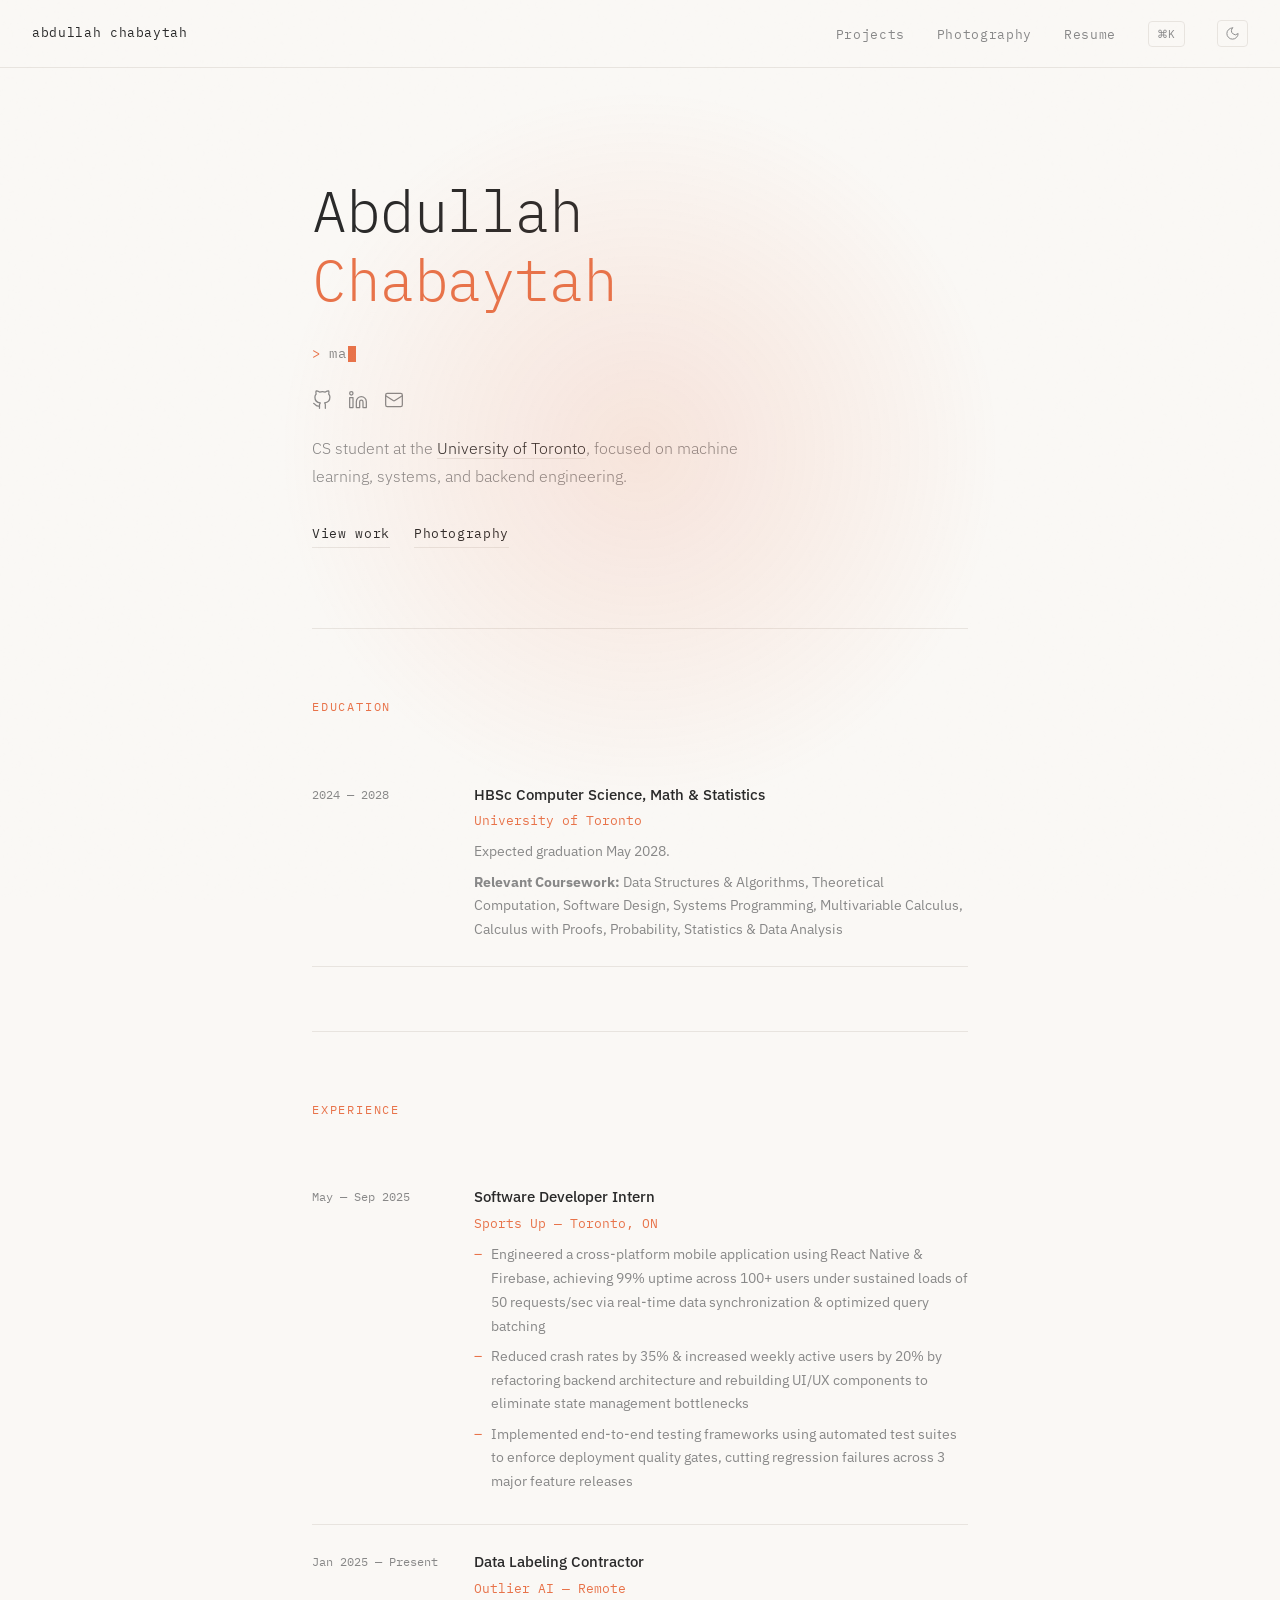
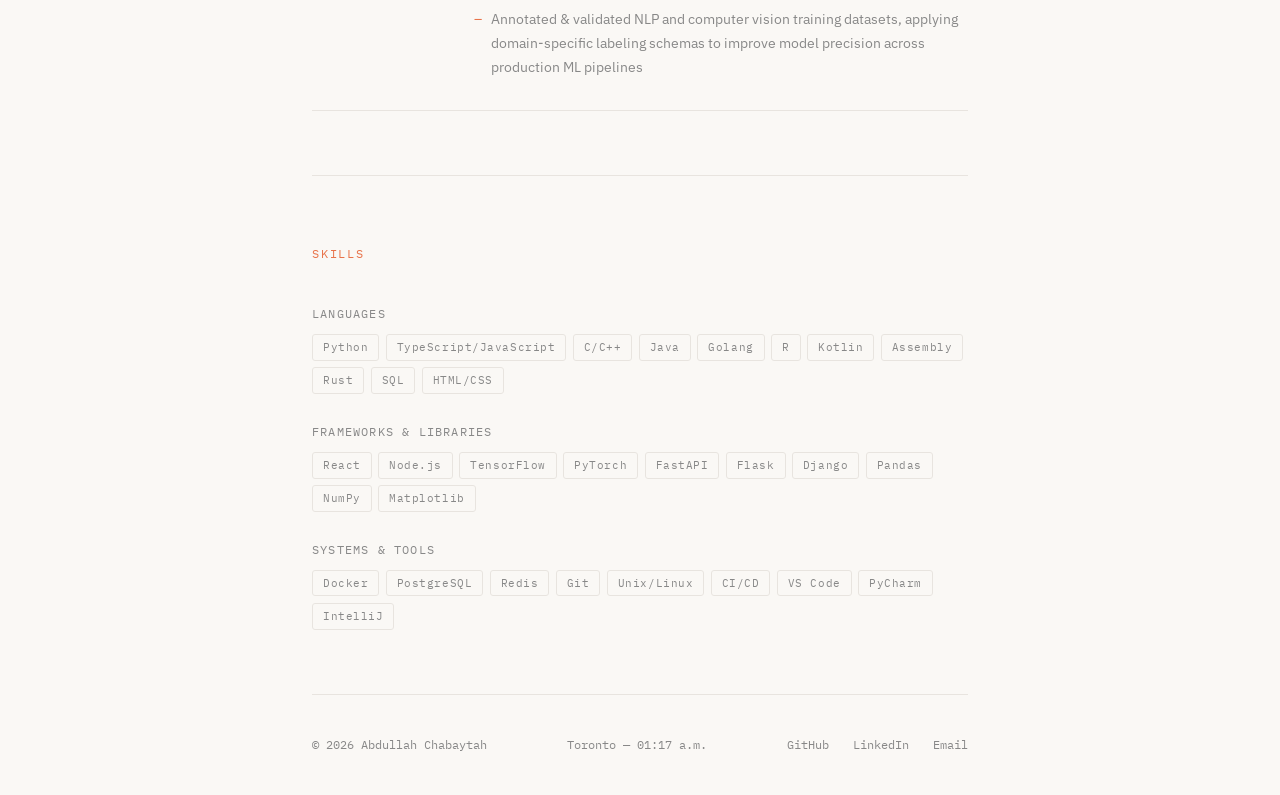
==== commit d701bd7d: "Redesign site: data-driven content, dark mode, command palette, lightbox Content now lives in conten" ====
--- a/index.html
+++ b/index.html
@@ -4,440 +4,55 @@
   <meta charset="UTF-8" />
   <meta name="viewport" content="width=device-width, initial-scale=1.0" />
   <title>Abdullah Chabaytah</title>
+  <meta name="description" content="Abdullah Chabaytah — CS student at the University of Toronto, focused on machine learning, systems, and backend engineering." />
   <link rel="preconnect" href="https://fonts.googleapis.com" />
   <link rel="preconnect" href="https://fonts.gstatic.com" crossorigin />
   <link href="https://fonts.googleapis.com/css2?family=IBM+Plex+Mono:ital,wght@0,300;0,400;0,500;1,300&family=IBM+Plex+Sans:wght@300;400;500&display=swap" rel="stylesheet" />
-  <style>
-    *, *::before, *::after { box-sizing: border-box; margin: 0; padding: 0; }
+  <link rel="stylesheet" href="assets/style.css" />
+  <script>
+    (function () {
+      var t = localStorage.getItem('theme');
+      if (t === 'dark' || (!t && window.matchMedia('(prefers-color-scheme: dark)').matches))
+        document.documentElement.setAttribute('data-theme', 'dark');
+    })();
+  </script>
+</head>
+<body data-page="home">
 
-    :root {
-      --bg: #faf8f5;
-      --bg-card: #ffffff;
-      --text: #2a2a2a;
-      --muted: #888;
-      --accent: #e8734a;
-      --accent-light: rgba(232, 115, 74, 0.08);
-      --accent-glow: rgba(232, 115, 74, 0.15);
-      --border: #e8e4df;
-      --mono: 'IBM Plex Mono', monospace;
-      --sans: 'IBM Plex Sans', sans-serif;
-      --mx: 50%;
-      --my: 50%;
-    }
-
-    html { scroll-behavior: smooth; }
-
-    body {
-      background: var(--bg);
-      color: var(--text);
-      font-family: var(--sans);
-      font-size: 15px;
-      line-height: 1.7;
-      min-height: 100vh;
-      overflow-x: hidden;
-    }
-
-    /* Noise overlay */
-    body::before {
-      content: '';
-      position: fixed;
-      inset: 0;
-      background-image: url("data:image/svg+xml,%3Csvg viewBox='0 0 256 256' xmlns='http://www.w3.org/2000/svg'%3E%3Cfilter id='noise'%3E%3CfeTurbulence type='fractalNoise' baseFrequency='0.9' numOctaves='4' stitchTiles='stitch'/%3E%3C/filter%3E%3Crect width='100%25' height='100%25' filter='url(%23noise)' opacity='0.02'/%3E%3C/svg%3E");
-      pointer-events: none;
-      z-index: 9999;
-      opacity: 0.3;
-    }
-
-    /* Cursor glow */
-    body::after {
-      content: '';
-      position: fixed;
-      inset: 0;
-      background: radial-gradient(600px circle at var(--mx) var(--my), var(--accent-glow), transparent 60%);
-      pointer-events: none;
-      z-index: 1;
-    }
-
-    /* Layout */
-    .container {
-      max-width: 720px;
-      margin: 0 auto;
-      padding: 0 2rem;
-    }
-
-    section {
-      padding: 4rem 0;
-      border-top: 1px solid var(--border);
-    }
-
-    /* Nav */
-    nav {
-      position: fixed;
-      top: 0;
-      left: 0;
-      right: 0;
-      z-index: 100;
-      padding: 1.25rem 2rem;
-      display: flex;
-      justify-content: space-between;
-      align-items: center;
-      background: rgba(250, 248, 245, 0.9);
-      backdrop-filter: blur(12px);
-      border-bottom: 1px solid var(--border);
-    }
-
-    .nav-logo {
-      font-family: var(--mono);
-      font-size: 13px;
-      font-weight: 400;
-      letter-spacing: 0.05em;
-      color: var(--text);
-      text-decoration: none;
-      transition: color 0.2s;
-    }
-    .nav-logo:hover { color: var(--accent); }
-
-    .nav-links {
-      display: flex;
-      gap: 2rem;
-      list-style: none;
-    }
-
-    .nav-links a {
-      font-family: var(--mono);
-      color: var(--muted);
-      text-decoration: none;
-      font-size: 13px;
-      letter-spacing: 0.05em;
-      transition: color 0.2s;
-    }
-    .nav-links a:hover,
-    .nav-links a.active { color: var(--accent); }
-
-    /* Hero */
-    .hero {
-      padding: 11rem 0 5rem;
-      border-top: none;
-    }
-
-    .hero-name {
-      font-family: var(--mono);
-      font-size: clamp(2.2rem, 5.5vw, 3.6rem);
-      font-weight: 300;
-      line-height: 1.2;
-      letter-spacing: -0.02em;
-      color: var(--text);
-      margin-bottom: 1.25rem;
-      opacity: 0;
-      min-height: 2.6em;
-    }
-
-    .hero-name.scramble-done {
-      opacity: 1;
-    }
-
-    .hero-name span {
-      color: var(--accent);
-    }
-
-    /* Social icons */
-    .hero-socials {
-      display: flex;
-      gap: 1rem;
-      margin-bottom: 1.5rem;
-      opacity: 0;
-      animation: fadeUp 0.5s 0.25s forwards;
-    }
-
-    .hero-socials a {
-      color: var(--muted);
-      transition: color 0.2s, transform 0.3s cubic-bezier(0.25, 0.46, 0.45, 0.94);
-      display: inline-flex;
-    }
-    .hero-socials a:hover { color: var(--accent); }
-    .hero-socials svg { width: 20px; height: 20px; }
-
-    .hero-tagline {
-      font-size: 16px;
-      font-weight: 300;
-      color: var(--muted);
-      max-width: 460px;
-      line-height: 1.8;
-      opacity: 0;
-      animation: fadeUp 0.5s 0.4s forwards;
-    }
-
-    .hero-tagline a {
-      color: var(--text);
-      text-decoration: none;
-      border-bottom: 1px solid var(--border);
-      transition: color 0.2s, border-color 0.2s;
-    }
-    .hero-tagline a:hover {
-      color: var(--accent);
-      border-color: var(--accent);
-    }
-
-    .hero-cta {
-      margin-top: 2rem;
-      display: flex;
-      gap: 1.5rem;
-      flex-wrap: wrap;
-      opacity: 0;
-      animation: fadeUp 0.5s 0.55s forwards;
-    }
-
-    .cta-link {
-      font-family: var(--mono);
-      font-size: 13px;
-      letter-spacing: 0.05em;
-      text-decoration: none;
-      color: var(--text);
-      border-bottom: 1px solid var(--border);
-      padding-bottom: 2px;
-      transition: color 0.2s, border-color 0.2s, transform 0.3s cubic-bezier(0.25, 0.46, 0.45, 0.94);
-      display: inline-block;
-    }
-    .cta-link:hover { color: var(--accent); border-color: var(--accent); }
-
-    /* Section label */
-    .section-label {
-      font-family: var(--mono);
-      font-size: 12px;
-      letter-spacing: 0.15em;
-      text-transform: uppercase;
-      color: var(--accent);
-      margin-bottom: 2.5rem;
-      display: inline-block;
-      position: relative;
-    }
-
-    .section-label:hover {
-      animation: glitch 0.3s steps(2) forwards;
-    }
-
-    @keyframes glitch {
-      0%   { clip-path: inset(20% 0 40% 0); transform: translate(-2px); }
-      25%  { clip-path: inset(60% 0 10% 0); transform: translate(2px); }
-      50%  { clip-path: inset(10% 0 60% 0); transform: translate(-1px); }
-      100% { clip-path: none; transform: none; }
-    }
-
-    /* Education */
-    .edu-item {
-      display: grid;
-      grid-template-columns: 130px 1fr;
-      gap: 2rem;
-      padding: 1.5rem 0;
-      border-bottom: 1px solid var(--border);
-    }
-
-    .edu-period {
-      font-family: var(--mono);
-      font-size: 12px;
-      color: var(--muted);
-      padding-top: 3px;
-    }
-
-    .edu-degree {
-      font-weight: 500;
-      color: var(--text);
-      margin-bottom: 0.2rem;
-    }
-
-    .edu-school {
-      font-family: var(--mono);
-      font-size: 13px;
-      color: var(--accent);
-      margin-bottom: 0.5rem;
-    }
-
-    .edu-detail {
-      font-size: 14px;
-      color: var(--muted);
-      line-height: 1.7;
-    }
-
-    /* Experience */
-    .exp-item {
-      display: grid;
-      grid-template-columns: 130px 1fr;
-      gap: 2rem;
-      padding: 1.5rem 0;
-      border-bottom: 1px solid var(--border);
-    }
-
-    .exp-period {
-      font-family: var(--mono);
-      font-size: 12px;
-      color: var(--muted);
-      padding-top: 3px;
-    }
-
-    .exp-role {
-      font-weight: 500;
-      color: var(--text);
-      margin-bottom: 0.2rem;
-    }
-
-    .exp-company {
-      font-family: var(--mono);
-      font-size: 13px;
-      color: var(--accent);
-      margin-bottom: 0.5rem;
-    }
-
-    .exp-desc {
-      font-size: 14px;
-      color: var(--muted);
-      line-height: 1.7;
-    }
-
-    .exp-desc ul {
-      list-style: none;
-      padding: 0;
-      margin: 0;
-    }
-
-    .exp-desc li {
-      position: relative;
-      padding-left: 1.2em;
-      margin-bottom: 0.4rem;
-    }
-
-    .exp-desc li::before {
-      content: '\2013';
-      position: absolute;
-      left: 0;
-      color: var(--accent);
-    }
-
-    /* Skills */
-    .skills-grid {
-      display: flex;
-      flex-direction: column;
-      gap: 1.75rem;
-    }
-
-    .skills-category-label {
-      font-family: var(--mono);
-      font-size: 12px;
-      letter-spacing: 0.1em;
-      text-transform: uppercase;
-      color: var(--muted);
-      margin-bottom: 0.6rem;
-    }
-
-    .skills-tags {
-      display: flex;
-      flex-wrap: wrap;
-      gap: 0.4rem;
-    }
-
-    .tag {
-      font-family: var(--mono);
-      font-size: 11px;
-      letter-spacing: 0.05em;
-      color: var(--muted);
-      border: 1px solid var(--border);
-      padding: 3px 10px;
-      border-radius: 3px;
-      transition: color 0.2s, border-color 0.2s;
-    }
-    .tag:hover {
-      color: var(--accent);
-      border-color: var(--accent);
-    }
-
-    /* Footer */
-    footer {
-      border-top: 1px solid var(--border);
-      padding: 2.5rem 0;
-    }
-
-    .footer-inner {
-      display: flex;
-      justify-content: space-between;
-      align-items: center;
-      flex-wrap: wrap;
-      gap: 1rem;
-    }
-
-    .footer-copy {
-      font-family: var(--mono);
-      font-size: 12px;
-      color: var(--muted);
-    }
-
-    .footer-links {
-      display: flex;
-      gap: 1.5rem;
-    }
-
-    .footer-links a {
-      font-family: var(--mono);
-      font-size: 12px;
-      color: var(--muted);
-      text-decoration: none;
-      transition: color 0.2s;
-    }
-    .footer-links a:hover { color: var(--accent); }
-
-    /* Animations */
-    @keyframes fadeUp {
-      from { opacity: 0; transform: translateY(14px); }
-      to   { opacity: 1; transform: translateY(0); }
-    }
-
-    .reveal {
-      opacity: 0;
-      transform: translateY(20px);
-      transition: opacity 0.5s cubic-bezier(0.16, 1, 0.3, 1), transform 0.5s cubic-bezier(0.16, 1, 0.3, 1);
-    }
-    .reveal.visible { opacity: 1; transform: translateY(0); }
-
-    /* Mobile */
-    @media (max-width: 600px) {
-      nav { padding: 1rem 1.25rem; }
-      .container { padding: 0 1.25rem; }
-      .hero { padding: 9rem 0 4rem; }
-      .hero-name { font-size: 2rem; }
-      .exp-item, .edu-item { grid-template-columns: 1fr; gap: 0.4rem; }
-      .footer-inner { flex-direction: column; align-items: flex-start; }
-      .nav-links { gap: 1.2rem; }
-    }
-  </style>
-</head>
-<body>
+  <div id="progress"></div>
 
   <nav>
     <a class="nav-logo" href="/">abdullah chabaytah</a>
-    <ul class="nav-links">
-      <li><a href="/projects.html">Projects</a></li>
-      <li><a href="/photography.html">Photography</a></li>
-      <li><a href="/Abdullah_s_Resume_2026.pdf" target="_blank">Resume</a></li>
-    </ul>
+    <div class="nav-right">
+      <ul class="nav-links">
+        <li><a href="/projects.html">Projects</a></li>
+        <li><a href="/photography.html">Photography</a></li>
+        <li><a href="#" id="resumeLink" target="_blank">Resume</a></li>
+      </ul>
+      <button class="nav-btn nav-kbd" id="paletteTrigger" aria-label="Command palette" title="Command palette">⌘K</button>
+      <button class="nav-btn" id="themeToggle" aria-label="Toggle theme" title="Toggle theme"></button>
+    </div>
   </nav>
 
   <div class="container">
     <section class="hero">
       <h1 class="hero-name" id="heroName" aria-label="Abdullah Chabaytah">Abdullah<br /><span>Chabaytah</span></h1>
 
+      <p class="hero-role"><span class="prompt">&gt;</span> <span id="roleText"></span><span class="caret"></span></p>
+
       <div class="hero-socials">
-        <a href="https://github.com/maniic" target="_blank" rel="noopener" aria-label="GitHub">
+        <a id="socialGithub" href="https://github.com/maniic" target="_blank" rel="noopener" aria-label="GitHub">
           <svg viewBox="0 0 24 24" fill="none" stroke="currentColor" stroke-width="1.5" stroke-linecap="round" stroke-linejoin="round"><path d="M9 19c-5 1.5-5-2.5-7-3m14 6v-3.87a3.37 3.37 0 0 0-.94-2.61c3.14-.35 6.44-1.54 6.44-7A5.44 5.44 0 0 0 20 4.77 5.07 5.07 0 0 0 19.91 1S18.73.65 16 2.48a13.38 13.38 0 0 0-7 0C6.27.65 5.09 1 5.09 1A5.07 5.07 0 0 0 5 4.77a5.44 5.44 0 0 0-1.5 3.78c0 5.42 3.3 6.61 6.44 7A3.37 3.37 0 0 0 9 18.13V22"/></svg>
         </a>
-        <a href="https://linkedin.com/in/achabaytah" target="_blank" rel="noopener" aria-label="LinkedIn">
+        <a id="socialLinkedin" href="https://linkedin.com/in/achabaytah" target="_blank" rel="noopener" aria-label="LinkedIn">
           <svg viewBox="0 0 24 24" fill="none" stroke="currentColor" stroke-width="1.5" stroke-linecap="round" stroke-linejoin="round"><path d="M16 8a6 6 0 0 1 6 6v7h-4v-7a2 2 0 0 0-2-2 2 2 0 0 0-2 2v7h-4v-7a6 6 0 0 1 6-6z"/><rect x="2" y="9" width="4" height="12"/><circle cx="4" cy="4" r="2"/></svg>
         </a>
-        <a href="mailto:a.chabaytah@mail.utoronto.ca" aria-label="Email">
+        <a id="socialEmail" href="mailto:a.chabaytah@mail.utoronto.ca" aria-label="Email">
           <svg viewBox="0 0 24 24" fill="none" stroke="currentColor" stroke-width="1.5" stroke-linecap="round" stroke-linejoin="round"><rect x="2" y="4" width="20" height="16" rx="2"/><path d="m22 7-8.97 5.7a1.94 1.94 0 0 1-2.06 0L2 7"/></svg>
         </a>
       </div>
 
-      <p class="hero-tagline">
-        CS student at the <a href="https://www.utoronto.ca" target="_blank" rel="noopener">University of Toronto</a>, focused on machine learning, systems, and backend engineering.
-      </p>
+      <p class="hero-tagline" id="heroTagline"></p>
 
       <div class="hero-cta">
         <a class="cta-link magnetic" href="/projects.html">View work</a>
@@ -449,106 +64,21 @@
   <div class="container" id="education">
     <section>
       <p class="section-label reveal">Education</p>
-      <div class="edu-item reveal">
-        <div>
-          <p class="edu-period">2024 &mdash; 2028</p>
-        </div>
-        <div>
-          <p class="edu-degree">HBSc Computer Science, Math &amp; Statistics</p>
-          <p class="edu-school">University of Toronto</p>
-          <p class="edu-detail">Expected graduation May 2028.</p>
-          <p class="edu-detail" style="margin-top: 0.4rem;"><strong style="color: var(--text); font-weight: 500;">Relevant Coursework:</strong> Data Structures &amp; Algorithms, Theoretical Computation, Software Design, Systems Programming, Multivariable Calculus, Calculus with Proofs, Probability, Statistics &amp; Data Analysis</p>
-        </div>
-      </div>
+      <div id="eduList"></div>
     </section>
   </div>
 
   <div class="container" id="experience">
     <section>
       <p class="section-label reveal">Experience</p>
-      <div class="exp-item reveal">
-        <div>
-          <p class="exp-period">May &mdash; Sep 2025</p>
-        </div>
-        <div>
-          <p class="exp-role">Software Developer Intern</p>
-          <p class="exp-company">Sports Up &mdash; Toronto, ON</p>
-          <div class="exp-desc">
-            <ul>
-              <li>Engineered a cross-platform mobile application using React Native &amp; Firebase, achieving 99% uptime across 100+ users under sustained loads of 50 requests/sec via real-time data synchronization &amp; optimized query batching</li>
-              <li>Reduced crash rates by 35% &amp; increased weekly active users by 20% by refactoring backend architecture and rebuilding UI/UX components to eliminate state management bottlenecks</li>
-              <li>Implemented end-to-end testing frameworks using automated test suites to enforce deployment quality gates, cutting regression failures across 3 major feature releases</li>
-            </ul>
-          </div>
-        </div>
-      </div>
-      <div class="exp-item reveal">
-        <div>
-          <p class="exp-period">Jan 2025 &mdash; Present</p>
-        </div>
-        <div>
-          <p class="exp-role">Data Labeling Contractor</p>
-          <p class="exp-company">Outlier AI &mdash; Remote</p>
-          <div class="exp-desc">
-            <ul>
-              <li>Annotated &amp; validated NLP and computer vision training datasets, applying domain-specific labeling schemas to improve model precision across production machine learning pipelines</li>
-            </ul>
-          </div>
-        </div>
-      </div>
+      <div id="expList"></div>
     </section>
   </div>
 
   <div class="container" id="skills">
     <section>
       <p class="section-label reveal">Skills</p>
-      <div class="skills-grid reveal">
-        <div>
-          <p class="skills-category-label">Languages</p>
-          <div class="skills-tags">
-            <span class="tag">Python</span>
-            <span class="tag">TypeScript/JavaScript</span>
-            <span class="tag">C/C++</span>
-            <span class="tag">Java</span>
-            <span class="tag">Golang</span>
-            <span class="tag">R</span>
-            <span class="tag">Kotlin</span>
-            <span class="tag">Assembly</span>
-            <span class="tag">Rust</span>
-            <span class="tag">SQL</span>
-            <span class="tag">HTML/CSS</span>
-          </div>
-        </div>
-        <div>
-          <p class="skills-category-label">Frameworks &amp; Libraries</p>
-          <div class="skills-tags">
-            <span class="tag">React</span>
-            <span class="tag">Node.js</span>
-            <span class="tag">TensorFlow</span>
-            <span class="tag">PyTorch</span>
-            <span class="tag">FastAPI</span>
-            <span class="tag">Flask</span>
-            <span class="tag">Django</span>
-            <span class="tag">Pandas</span>
-            <span class="tag">NumPy</span>
-            <span class="tag">Matplotlib</span>
-          </div>
-        </div>
-        <div>
-          <p class="skills-category-label">Systems &amp; Tools</p>
-          <div class="skills-tags">
-            <span class="tag">Docker</span>
-            <span class="tag">PostgreSQL</span>
-            <span class="tag">Redis</span>
-            <span class="tag">Git</span>
-            <span class="tag">Unix/Linux</span>
-            <span class="tag">CI/CD</span>
-            <span class="tag">VS Code</span>
-            <span class="tag">PyCharm</span>
-            <span class="tag">IntelliJ</span>
-          </div>
-        </div>
-      </div>
+      <div class="skills-grid reveal" id="skillsGrid"></div>
     </section>
   </div>
 
@@ -556,6 +86,7 @@
     <footer>
       <div class="footer-inner">
         <p class="footer-copy">&copy; 2026 Abdullah Chabaytah</p>
+        <p class="footer-time" id="localTime"></p>
         <div class="footer-links">
           <a href="https://github.com/maniic" target="_blank" rel="noopener">GitHub</a>
           <a href="https://linkedin.com/in/achabaytah" target="_blank" rel="noopener">LinkedIn</a>
@@ -565,80 +96,15 @@
     </footer>
   </div>
 
-  <script>
-    const isTouch = window.matchMedia('(pointer: coarse)').matches;
+  <div class="palette" id="palette">
+    <div class="palette-box">
+      <input class="palette-input" type="text" placeholder="Type a command or search…" spellcheck="false" />
+      <ul class="palette-list"></ul>
+    </div>
+  </div>
 
-    // Scroll reveal
-    const obs = new IntersectionObserver(
-      (entries) => entries.forEach(e => { if (e.isIntersecting) e.target.classList.add('visible'); }),
-      { threshold: 0.1 }
-    );
-    document.querySelectorAll('.reveal').forEach(el => obs.observe(el));
-
-    // Cursor glow
-    if (!isTouch) {
-      document.addEventListener('mousemove', (e) => {
-        document.documentElement.style.setProperty('--mx', e.clientX + 'px');
-        document.documentElement.style.setProperty('--my', e.clientY + 'px');
-      });
-    }
-
-    // Hero text scramble
-    (function scrambleHero() {
-      const el = document.getElementById('heroName');
-      if (!el) return;
-      const firstName = 'Abdullah';
-      const lastName = 'Chabaytah';
-      const chars = 'ABCDEFGHIJKLMNOPQRSTUVWXYZabcdefghijklmnopqrstuvwxyz0123456789';
-      const totalLen = firstName.length + lastName.length;
-      let resolved = 0;
-      let frame = 0;
-
-      el.style.opacity = '1';
-
-      function randomChar() {
-        return chars[Math.floor(Math.random() * chars.length)];
-      }
-
-      function render() {
-        let first = '', second = '';
-        for (let i = 0; i < firstName.length; i++)
-          first += i < resolved ? firstName[i] : randomChar();
-        const sr = Math.max(0, resolved - firstName.length);
-        for (let i = 0; i < lastName.length; i++)
-          second += i < sr ? lastName[i] : randomChar();
-        el.innerHTML = first + '<br /><span>' + second + '</span>';
-      }
-
-      function tick() {
-        frame++;
-        if (frame % 2 === 0 && resolved < totalLen) resolved++;
-        render();
-        if (resolved < totalLen) {
-          requestAnimationFrame(tick);
-        } else {
-          el.innerHTML = firstName + '<br /><span>' + lastName + '</span>';
-          el.classList.add('scramble-done');
-        }
-      }
-
-      setTimeout(() => requestAnimationFrame(tick), 300);
-    })();
-
-    // Magnetic buttons
-    if (!isTouch) {
-      document.querySelectorAll('.magnetic').forEach(btn => {
-        btn.addEventListener('mousemove', (e) => {
-          const rect = btn.getBoundingClientRect();
-          const x = e.clientX - rect.left - rect.width / 2;
-          const y = e.clientY - rect.top - rect.height / 2;
-          btn.style.transform = `translate(${x * 0.25}px, ${y * 0.25}px)`;
-        });
-        btn.addEventListener('mouseleave', () => {
-          btn.style.transform = 'translate(0, 0)';
-        });
-      });
-    }
-  </script>
+  <script src="assets/app.js"></script>
+  <script data-goatcounter="https://maniic.goatcounter.com/count"
+          async src="//gc.zgo.at/count.js"></script>
 </body>
 </html>
--- a/assets/style.css
+++ b/assets/style.css
@@ -0,0 +1,717 @@
+*, *::before, *::after { box-sizing: border-box; margin: 0; padding: 0; }
+
+:root {
+  --bg: #faf8f5;
+  --bg-card: #ffffff;
+  --nav-bg: rgba(250, 248, 245, 0.9);
+  --text: #2a2a2a;
+  --muted: #888;
+  --accent: #e8734a;
+  --accent-light: rgba(232, 115, 74, 0.08);
+  --accent-glow: rgba(232, 115, 74, 0.15);
+  --border: #e8e4df;
+  --shadow: rgba(0, 0, 0, 0.06);
+  --mono: 'IBM Plex Mono', monospace;
+  --sans: 'IBM Plex Sans', sans-serif;
+  --mx: 50%;
+  --my: 50%;
+}
+
+:root[data-theme="dark"] {
+  --bg: #131211;
+  --bg-card: #1b1917;
+  --nav-bg: rgba(19, 18, 17, 0.88);
+  --text: #e8e4df;
+  --muted: #8f8a83;
+  --accent: #f08a5f;
+  --accent-light: rgba(240, 138, 95, 0.1);
+  --accent-glow: rgba(240, 138, 95, 0.12);
+  --border: #2a2724;
+  --shadow: rgba(0, 0, 0, 0.4);
+}
+
+html { scroll-behavior: smooth; }
+
+body {
+  background: var(--bg);
+  color: var(--text);
+  font-family: var(--sans);
+  font-size: 15px;
+  line-height: 1.7;
+  min-height: 100vh;
+  overflow-x: hidden;
+  transition: background 0.3s ease, color 0.3s ease;
+}
+
+/* Noise overlay */
+body::before {
+  content: '';
+  position: fixed;
+  inset: 0;
+  background-image: url("data:image/svg+xml,%3Csvg viewBox='0 0 256 256' xmlns='http://www.w3.org/2000/svg'%3E%3Cfilter id='noise'%3E%3CfeTurbulence type='fractalNoise' baseFrequency='0.9' numOctaves='4' stitchTiles='stitch'/%3E%3C/filter%3E%3Crect width='100%25' height='100%25' filter='url(%23noise)' opacity='0.02'/%3E%3C/svg%3E");
+  pointer-events: none;
+  z-index: 9999;
+  opacity: 0.3;
+}
+
+/* Cursor glow */
+body::after {
+  content: '';
+  position: fixed;
+  inset: 0;
+  background: radial-gradient(600px circle at var(--mx) var(--my), var(--accent-glow), transparent 60%);
+  pointer-events: none;
+  z-index: 1;
+}
+
+/* Scroll progress */
+#progress {
+  position: fixed;
+  top: 0;
+  left: 0;
+  height: 2px;
+  width: 0;
+  background: var(--accent);
+  z-index: 200;
+  transition: width 0.1s linear;
+}
+
+/* Layout */
+.container {
+  max-width: 720px;
+  margin: 0 auto;
+  padding: 0 2rem;
+}
+
+.container--wide { max-width: 960px; }
+
+section {
+  padding: 4rem 0;
+  border-top: 1px solid var(--border);
+}
+
+/* Nav */
+nav {
+  position: fixed;
+  top: 0;
+  left: 0;
+  right: 0;
+  z-index: 100;
+  padding: 1.25rem 2rem;
+  display: flex;
+  justify-content: space-between;
+  align-items: center;
+  background: var(--nav-bg);
+  backdrop-filter: blur(12px);
+  border-bottom: 1px solid var(--border);
+}
+
+.nav-logo {
+  font-family: var(--mono);
+  font-size: 13px;
+  font-weight: 400;
+  letter-spacing: 0.05em;
+  color: var(--text);
+  text-decoration: none;
+  transition: color 0.2s;
+}
+.nav-logo:hover { color: var(--accent); }
+
+.nav-right {
+  display: flex;
+  align-items: center;
+  gap: 2rem;
+}
+
+.nav-links {
+  display: flex;
+  gap: 2rem;
+  list-style: none;
+}
+
+.nav-links a {
+  font-family: var(--mono);
+  color: var(--muted);
+  text-decoration: none;
+  font-size: 13px;
+  letter-spacing: 0.05em;
+  transition: color 0.2s;
+}
+.nav-links a:hover,
+.nav-links a.active { color: var(--accent); }
+
+.nav-btn {
+  background: none;
+  border: 1px solid var(--border);
+  border-radius: 4px;
+  color: var(--muted);
+  cursor: pointer;
+  display: inline-flex;
+  align-items: center;
+  justify-content: center;
+  padding: 5px 7px;
+  transition: color 0.2s, border-color 0.2s;
+}
+.nav-btn:hover { color: var(--accent); border-color: var(--accent); }
+.nav-btn svg { width: 15px; height: 15px; }
+
+.nav-kbd {
+  font-family: var(--mono);
+  font-size: 11px;
+  letter-spacing: 0.05em;
+  padding: 5px 8px;
+}
+
+/* Hero */
+.hero {
+  padding: 11rem 0 5rem;
+  border-top: none;
+}
+
+.hero-name {
+  font-family: var(--mono);
+  font-size: clamp(2.2rem, 5.5vw, 3.6rem);
+  font-weight: 300;
+  line-height: 1.2;
+  letter-spacing: -0.02em;
+  color: var(--text);
+  margin-bottom: 1rem;
+  opacity: 0;
+  min-height: 2.6em;
+}
+
+.hero-name.scramble-done { opacity: 1; }
+.hero-name span { color: var(--accent); }
+
+.hero-role {
+  font-family: var(--mono);
+  font-size: 14px;
+  letter-spacing: 0.04em;
+  color: var(--muted);
+  margin-bottom: 1.5rem;
+  min-height: 1.7em;
+  opacity: 0;
+  animation: fadeUp 0.5s 0.2s forwards;
+}
+
+.hero-role .prompt { color: var(--accent); }
+
+.hero-role .caret {
+  display: inline-block;
+  width: 0.55em;
+  height: 1.1em;
+  background: var(--accent);
+  vertical-align: text-bottom;
+  margin-left: 2px;
+  animation: blink 1s steps(1) infinite;
+}
+
+@keyframes blink { 50% { opacity: 0; } }
+
+/* Social icons */
+.hero-socials {
+  display: flex;
+  gap: 1rem;
+  margin-bottom: 1.5rem;
+  opacity: 0;
+  animation: fadeUp 0.5s 0.25s forwards;
+}
+
+.hero-socials a {
+  color: var(--muted);
+  transition: color 0.2s, transform 0.3s cubic-bezier(0.25, 0.46, 0.45, 0.94);
+  display: inline-flex;
+}
+.hero-socials a:hover { color: var(--accent); }
+.hero-socials svg { width: 20px; height: 20px; }
+
+.hero-tagline {
+  font-size: 16px;
+  font-weight: 300;
+  color: var(--muted);
+  max-width: 460px;
+  line-height: 1.8;
+  opacity: 0;
+  animation: fadeUp 0.5s 0.4s forwards;
+}
+
+.hero-tagline a {
+  color: var(--text);
+  text-decoration: none;
+  border-bottom: 1px solid var(--border);
+  transition: color 0.2s, border-color 0.2s;
+}
+.hero-tagline a:hover {
+  color: var(--accent);
+  border-color: var(--accent);
+}
+
+.hero-cta {
+  margin-top: 2rem;
+  display: flex;
+  gap: 1.5rem;
+  flex-wrap: wrap;
+  opacity: 0;
+  animation: fadeUp 0.5s 0.55s forwards;
+}
+
+.cta-link {
+  font-family: var(--mono);
+  font-size: 13px;
+  letter-spacing: 0.05em;
+  text-decoration: none;
+  color: var(--text);
+  border-bottom: 1px solid var(--border);
+  padding-bottom: 2px;
+  transition: color 0.2s, border-color 0.2s, transform 0.3s cubic-bezier(0.25, 0.46, 0.45, 0.94);
+  display: inline-block;
+}
+.cta-link:hover { color: var(--accent); border-color: var(--accent); }
+
+/* Section label */
+.section-label {
+  font-family: var(--mono);
+  font-size: 12px;
+  letter-spacing: 0.15em;
+  text-transform: uppercase;
+  color: var(--accent);
+  margin-bottom: 2.5rem;
+  display: inline-block;
+  position: relative;
+}
+
+.section-label:hover { animation: glitch 0.3s steps(2) forwards; }
+
+@keyframes glitch {
+  0%   { clip-path: inset(20% 0 40% 0); transform: translate(-2px); }
+  25%  { clip-path: inset(60% 0 10% 0); transform: translate(2px); }
+  50%  { clip-path: inset(10% 0 60% 0); transform: translate(-1px); }
+  100% { clip-path: none; transform: none; }
+}
+
+/* Education & Experience */
+.edu-item, .exp-item {
+  display: grid;
+  grid-template-columns: 130px 1fr;
+  gap: 2rem;
+  padding: 1.5rem 0;
+  border-bottom: 1px solid var(--border);
+  position: relative;
+}
+
+.edu-period, .exp-period {
+  font-family: var(--mono);
+  font-size: 12px;
+  color: var(--muted);
+  padding-top: 3px;
+}
+
+.edu-degree, .exp-role {
+  font-weight: 500;
+  color: var(--text);
+  margin-bottom: 0.2rem;
+}
+
+.edu-school, .exp-company {
+  font-family: var(--mono);
+  font-size: 13px;
+  color: var(--accent);
+  margin-bottom: 0.5rem;
+}
+
+.edu-detail, .exp-desc {
+  font-size: 14px;
+  color: var(--muted);
+  line-height: 1.7;
+}
+
+.exp-desc ul, .project-desc ul {
+  list-style: none;
+  padding: 0;
+  margin: 0;
+}
+
+.exp-desc li, .project-desc li {
+  position: relative;
+  padding-left: 1.2em;
+  margin-bottom: 0.4rem;
+}
+
+.exp-desc li::before, .project-desc li::before {
+  content: '\2013';
+  position: absolute;
+  left: 0;
+  color: var(--accent);
+}
+
+/* Skills */
+.skills-grid {
+  display: flex;
+  flex-direction: column;
+  gap: 1.75rem;
+}
+
+.skills-category-label {
+  font-family: var(--mono);
+  font-size: 12px;
+  letter-spacing: 0.1em;
+  text-transform: uppercase;
+  color: var(--muted);
+  margin-bottom: 0.6rem;
+}
+
+.skills-tags, .project-tags {
+  display: flex;
+  flex-wrap: wrap;
+  gap: 0.4rem;
+}
+
+.tag {
+  font-family: var(--mono);
+  font-size: 11px;
+  letter-spacing: 0.05em;
+  color: var(--muted);
+  border: 1px solid var(--border);
+  padding: 3px 10px;
+  border-radius: 3px;
+  transition: color 0.2s, border-color 0.2s;
+}
+.tag:hover {
+  color: var(--accent);
+  border-color: var(--accent);
+}
+
+/* Page header */
+.page-header { padding: 10rem 0 3rem; max-width: 720px; }
+
+.page-title {
+  font-family: var(--mono);
+  font-size: clamp(1.8rem, 4vw, 2.8rem);
+  font-weight: 300;
+  letter-spacing: -0.02em;
+  color: var(--text);
+  margin-bottom: 0.75rem;
+}
+
+.page-subtitle {
+  font-size: 15px;
+  color: var(--muted);
+  max-width: 420px;
+}
+
+/* Project cards */
+.projects-list {
+  display: flex;
+  flex-direction: column;
+  padding-bottom: 4rem;
+}
+
+.project-card {
+  background: var(--bg-card);
+  border: 1px solid var(--border);
+  border-radius: 6px;
+  padding: 2rem;
+  position: relative;
+  overflow: hidden;
+  transition: border-color 0.3s, transform 0.3s cubic-bezier(0.16, 1, 0.3, 1), box-shadow 0.3s;
+}
+
+.project-card::before {
+  content: '';
+  position: absolute;
+  left: 0;
+  top: 0;
+  bottom: 0;
+  width: 2px;
+  background: var(--accent);
+  transform: scaleY(0);
+  transform-origin: top;
+  transition: transform 0.35s cubic-bezier(0.16, 1, 0.3, 1);
+}
+
+.project-card:hover {
+  border-color: var(--accent);
+  transform: translateY(-2px);
+  box-shadow: 0 12px 32px var(--shadow);
+}
+
+.project-card:hover::before { transform: scaleY(1); }
+
+.project-card + .project-card { margin-top: 1rem; }
+
+.project-head {
+  display: flex;
+  align-items: baseline;
+  gap: 0.75rem;
+  margin-bottom: 0.75rem;
+}
+
+.project-index {
+  font-family: var(--mono);
+  font-size: 12px;
+  color: var(--accent);
+  opacity: 0.7;
+}
+
+.project-name {
+  font-family: var(--mono);
+  font-size: 16px;
+  font-weight: 500;
+  letter-spacing: -0.01em;
+  color: var(--text);
+}
+
+a.project-name {
+  text-decoration: none;
+  border-bottom: 1px solid transparent;
+  transition: color 0.2s, border-color 0.2s;
+}
+a.project-name:hover { color: var(--accent); border-color: var(--accent); }
+
+.project-desc {
+  font-size: 14px;
+  color: var(--muted);
+  line-height: 1.7;
+  margin-bottom: 1.25rem;
+}
+
+/* Photo gallery */
+.gallery {
+  columns: 3;
+  column-gap: 1rem;
+  padding-bottom: 4rem;
+}
+
+.gallery-item {
+  break-inside: avoid;
+  margin-bottom: 1rem;
+  border-radius: 4px;
+  overflow: hidden;
+  position: relative;
+  background: var(--border);
+  cursor: zoom-in;
+  transition: transform 0.3s ease, box-shadow 0.3s ease;
+}
+
+.gallery-item:hover {
+  transform: translateY(-2px);
+  box-shadow: 0 8px 24px var(--shadow);
+}
+
+.gallery-item img {
+  width: 100%;
+  display: block;
+  object-fit: cover;
+  transition: transform 0.5s cubic-bezier(0.16, 1, 0.3, 1);
+}
+
+.gallery-item:hover img { transform: scale(1.02); }
+
+/* Lightbox */
+.lightbox {
+  position: fixed;
+  inset: 0;
+  z-index: 500;
+  display: none;
+  align-items: center;
+  justify-content: center;
+  background: rgba(12, 11, 10, 0.92);
+  backdrop-filter: blur(8px);
+}
+
+.lightbox.open { display: flex; }
+
+.lightbox img {
+  max-width: min(92vw, 1200px);
+  max-height: 86vh;
+  border-radius: 4px;
+  box-shadow: 0 24px 80px rgba(0, 0, 0, 0.5);
+}
+
+.lightbox-caption {
+  position: absolute;
+  bottom: 1.5rem;
+  left: 50%;
+  transform: translateX(-50%);
+  font-family: var(--mono);
+  font-size: 12px;
+  letter-spacing: 0.05em;
+  color: rgba(255, 255, 255, 0.7);
+}
+
+.lightbox-btn {
+  position: absolute;
+  top: 50%;
+  transform: translateY(-50%);
+  background: rgba(255, 255, 255, 0.06);
+  border: 1px solid rgba(255, 255, 255, 0.15);
+  border-radius: 4px;
+  color: rgba(255, 255, 255, 0.8);
+  font-family: var(--mono);
+  font-size: 18px;
+  padding: 0.6rem 0.9rem;
+  cursor: pointer;
+  transition: background 0.2s;
+}
+.lightbox-btn:hover { background: rgba(255, 255, 255, 0.14); }
+.lightbox-prev { left: 1.5rem; }
+.lightbox-next { right: 1.5rem; }
+
+.lightbox-close {
+  position: absolute;
+  top: 1.5rem;
+  right: 1.5rem;
+  transform: none;
+}
+
+/* Command palette */
+.palette {
+  position: fixed;
+  inset: 0;
+  z-index: 600;
+  display: none;
+  align-items: flex-start;
+  justify-content: center;
+  padding-top: 18vh;
+  background: rgba(12, 11, 10, 0.4);
+  backdrop-filter: blur(4px);
+}
+
+.palette.open { display: flex; }
+
+.palette-box {
+  width: min(560px, 92vw);
+  background: var(--bg-card);
+  border: 1px solid var(--border);
+  border-radius: 8px;
+  box-shadow: 0 24px 80px var(--shadow);
+  overflow: hidden;
+}
+
+.palette-input {
+  width: 100%;
+  background: none;
+  border: none;
+  outline: none;
+  border-bottom: 1px solid var(--border);
+  padding: 1rem 1.25rem;
+  font-family: var(--mono);
+  font-size: 14px;
+  color: var(--text);
+}
+
+.palette-list {
+  list-style: none;
+  max-height: 320px;
+  overflow-y: auto;
+  padding: 0.4rem;
+}
+
+.palette-item {
+  display: flex;
+  align-items: center;
+  gap: 0.75rem;
+  padding: 0.65rem 0.85rem;
+  border-radius: 5px;
+  cursor: pointer;
+  font-size: 14px;
+  color: var(--text);
+}
+
+.palette-item .hint {
+  margin-left: auto;
+  font-family: var(--mono);
+  font-size: 11px;
+  color: var(--muted);
+}
+
+.palette-item.selected {
+  background: var(--accent-light);
+  color: var(--accent);
+}
+
+.palette-empty {
+  padding: 1rem 1.25rem;
+  font-family: var(--mono);
+  font-size: 13px;
+  color: var(--muted);
+}
+
+/* Footer */
+footer {
+  border-top: 1px solid var(--border);
+  padding: 2.5rem 0;
+}
+
+.footer-inner {
+  display: flex;
+  justify-content: space-between;
+  align-items: center;
+  flex-wrap: wrap;
+  gap: 1rem;
+}
+
+.footer-copy {
+  font-family: var(--mono);
+  font-size: 12px;
+  color: var(--muted);
+}
+
+.footer-time {
+  font-family: var(--mono);
+  font-size: 12px;
+  color: var(--muted);
+}
+
+.footer-links {
+  display: flex;
+  gap: 1.5rem;
+}
+
+.footer-links a {
+  font-family: var(--mono);
+  font-size: 12px;
+  color: var(--muted);
+  text-decoration: none;
+  transition: color 0.2s;
+}
+.footer-links a:hover { color: var(--accent); }
+
+/* Animations */
+@keyframes fadeUp {
+  from { opacity: 0; transform: translateY(14px); }
+  to   { opacity: 1; transform: translateY(0); }
+}
+
+.reveal {
+  opacity: 0;
+  transform: translateY(20px);
+  transition: opacity 0.5s cubic-bezier(0.16, 1, 0.3, 1), transform 0.5s cubic-bezier(0.16, 1, 0.3, 1);
+}
+.reveal.visible { opacity: 1; transform: translateY(0); }
+
+.stagger-child {
+  opacity: 0;
+  transform: translateY(16px);
+  transition: opacity 0.5s cubic-bezier(0.16, 1, 0.3, 1), transform 0.5s cubic-bezier(0.16, 1, 0.3, 1);
+}
+.stagger-child.visible { opacity: 1; transform: translateY(0); }
+
+/* Mobile */
+@media (max-width: 800px) {
+  .gallery { columns: 2; }
+}
+
+@media (max-width: 600px) {
+  nav { padding: 1rem 1.25rem; }
+  .container { padding: 0 1.25rem; }
+  .hero { padding: 9rem 0 4rem; }
+  .hero-name { font-size: 2rem; }
+  .page-header { padding: 8rem 0 2rem; }
+  .exp-item, .edu-item { grid-template-columns: 1fr; gap: 0.4rem; }
+  .footer-inner { flex-direction: column; align-items: flex-start; }
+  .nav-links { gap: 1.2rem; }
+  .nav-right { gap: 1.2rem; }
+  .nav-kbd { display: none; }
+  .gallery { columns: 1; }
+}
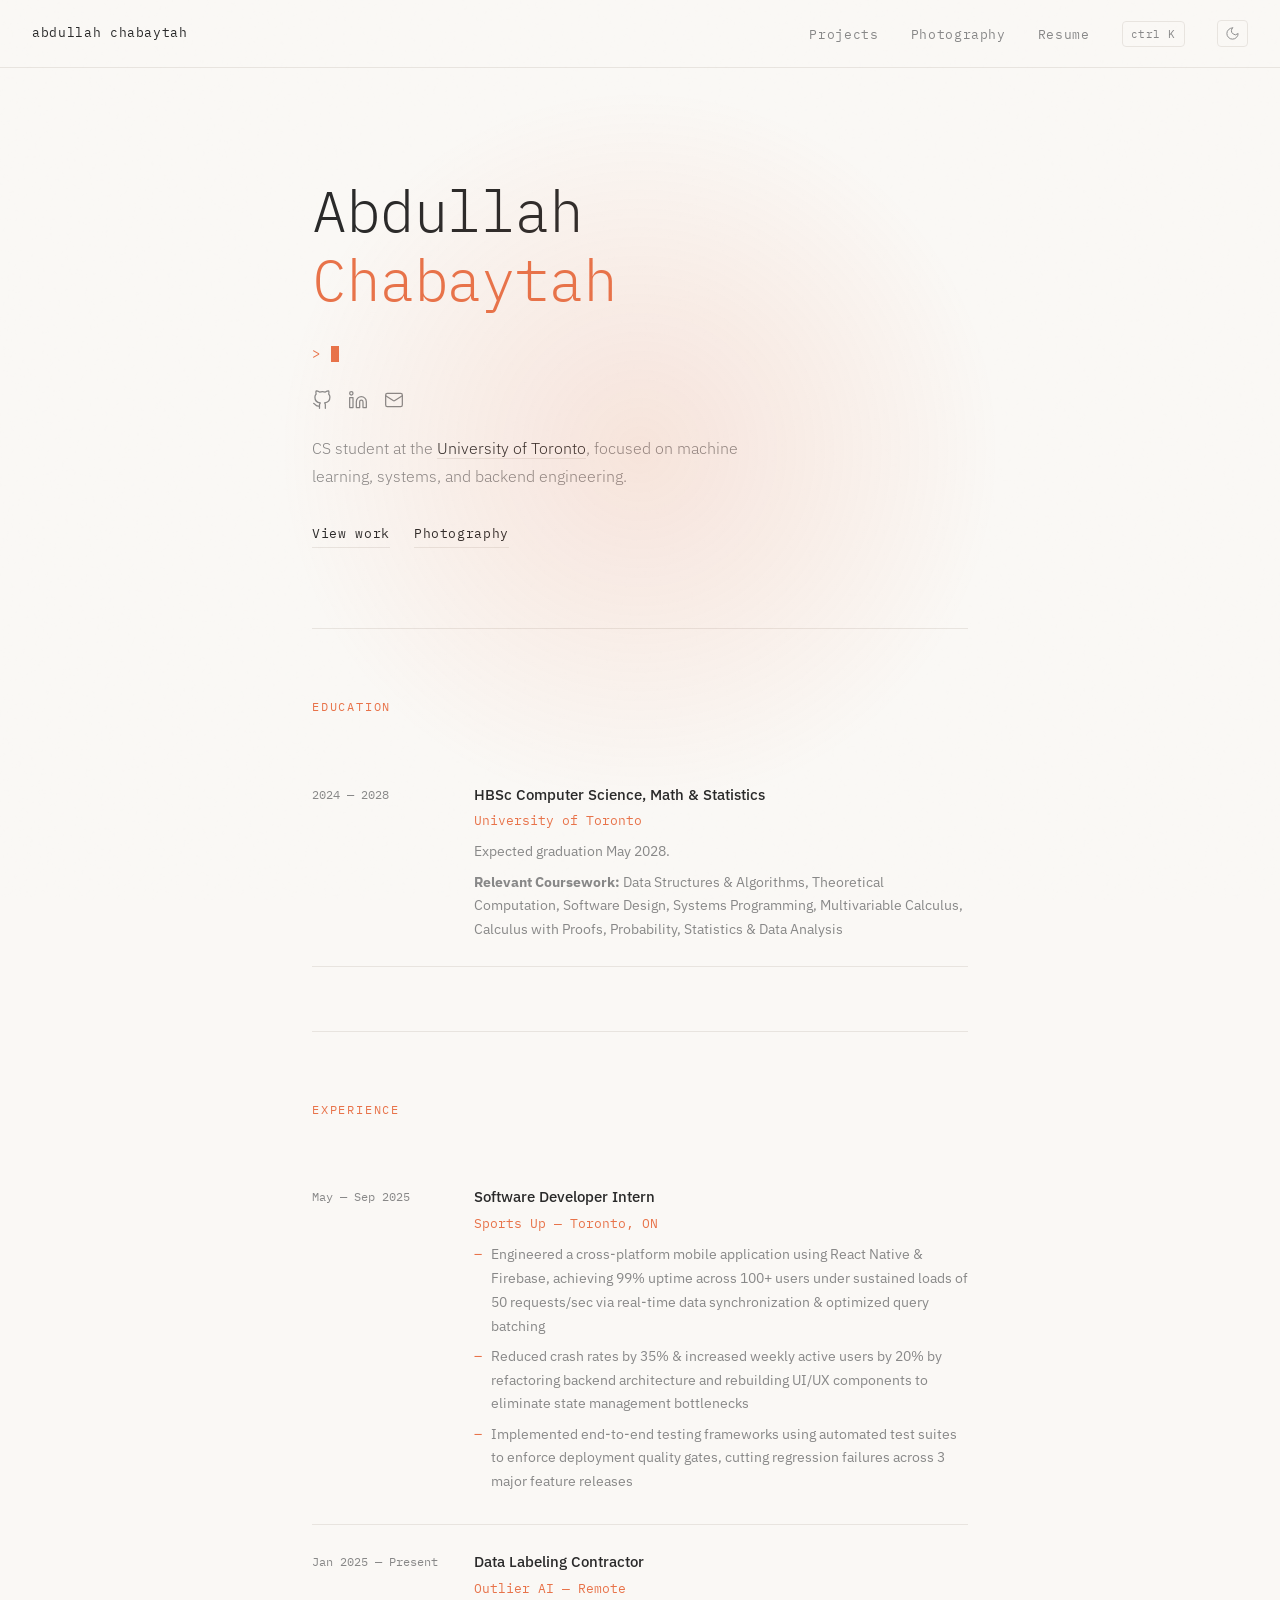
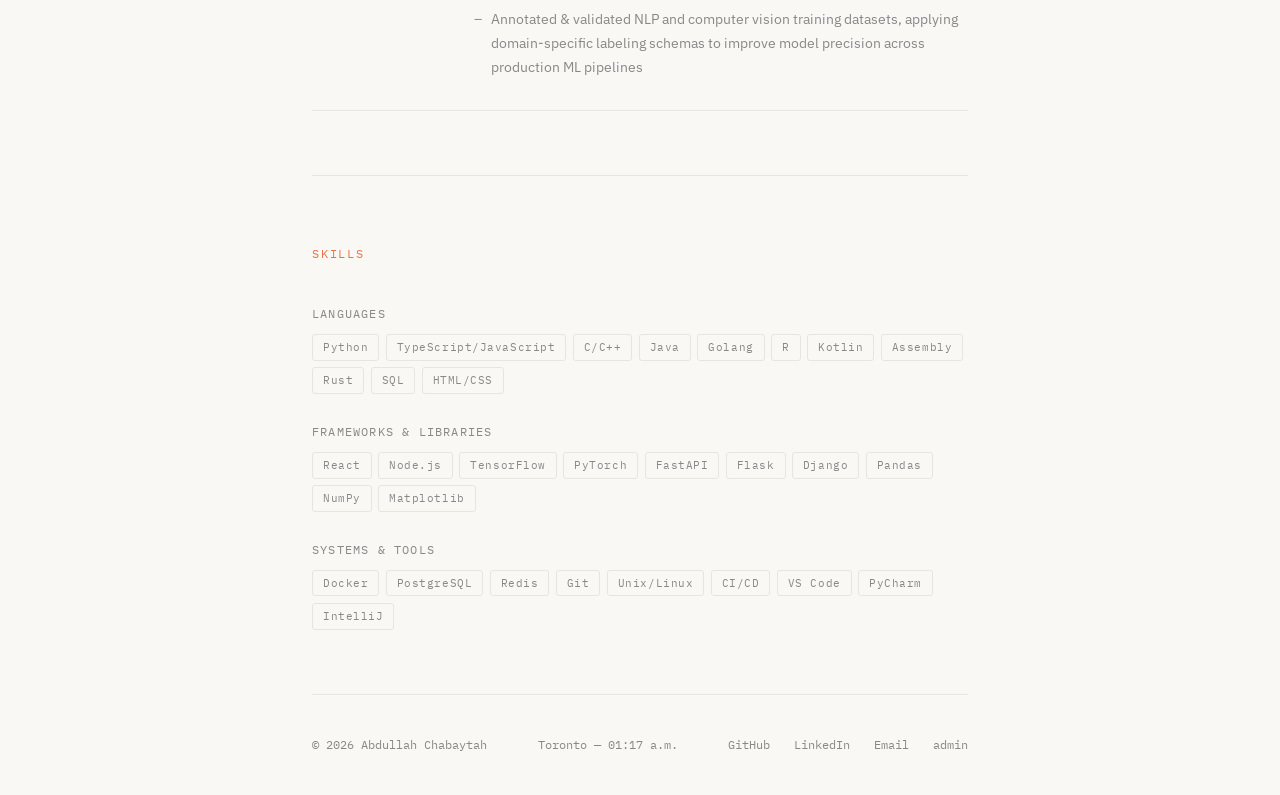
==== commit 276d013f: "Add admin panel, avatar slot, and mobile/meta refinements - admin.html: visual editor for all site c" ====
--- a/index.html
+++ b/index.html
@@ -2,15 +2,27 @@
 <html lang="en">
 <head>
   <meta charset="UTF-8" />
-  <meta name="viewport" content="width=device-width, initial-scale=1.0" />
+  <meta name="viewport" content="width=device-width, initial-scale=1.0, viewport-fit=cover" />
   <title>Abdullah Chabaytah</title>
   <meta name="description" content="Abdullah Chabaytah — CS student at the University of Toronto, focused on machine learning, systems, and backend engineering." />
+  <link rel="icon" type="image/svg+xml" href="assets/favicon.svg" />
+  <link rel="apple-touch-icon" href="assets/apple-touch-icon.png" />
+  <meta name="theme-color" content="#faf8f5" media="(prefers-color-scheme: light)" />
+  <meta name="theme-color" content="#131211" media="(prefers-color-scheme: dark)" />
+  <meta property="og:type" content="website" />
+  <meta property="og:title" content="Abdullah Chabaytah" />
+  <meta property="og:description" content="CS student at the University of Toronto — machine learning, systems, and backend engineering." />
+  <meta property="og:url" content="https://maniic.github.io/" />
+  <meta property="og:image" content="https://maniic.github.io/assets/og-card.png" />
+  <meta name="twitter:card" content="summary_large_image" />
+  <link rel="canonical" href="https://maniic.github.io/" />
   <link rel="preconnect" href="https://fonts.googleapis.com" />
   <link rel="preconnect" href="https://fonts.gstatic.com" crossorigin />
   <link href="https://fonts.googleapis.com/css2?family=IBM+Plex+Mono:ital,wght@0,300;0,400;0,500;1,300&family=IBM+Plex+Sans:wght@300;400;500&display=swap" rel="stylesheet" />
   <link rel="stylesheet" href="assets/style.css" />
   <script>
     (function () {
+      document.documentElement.classList.add('js');
       var t = localStorage.getItem('theme');
       if (t === 'dark' || (!t && window.matchMedia('(prefers-color-scheme: dark)').matches))
         document.documentElement.setAttribute('data-theme', 'dark');
@@ -22,7 +34,7 @@
   <div id="progress"></div>
 
   <nav>
-    <a class="nav-logo" href="/">abdullah chabaytah</a>
+    <a class="nav-logo" href="/"><span class="logo-full">abdullah chabaytah</span><span class="logo-short">ac</span></a>
     <div class="nav-right">
       <ul class="nav-links">
         <li><a href="/projects.html">Projects</a></li>
@@ -36,6 +48,7 @@
 
   <div class="container">
     <section class="hero">
+      <img class="hero-avatar" id="heroAvatar" alt="Abdullah Chabaytah" />
       <h1 class="hero-name" id="heroName" aria-label="Abdullah Chabaytah">Abdullah<br /><span>Chabaytah</span></h1>
 
       <p class="hero-role"><span class="prompt">&gt;</span> <span id="roleText"></span><span class="caret"></span></p>
@@ -91,6 +104,7 @@
           <a href="https://github.com/maniic" target="_blank" rel="noopener">GitHub</a>
           <a href="https://linkedin.com/in/achabaytah" target="_blank" rel="noopener">LinkedIn</a>
           <a href="mailto:a.chabaytah@mail.utoronto.ca">Email</a>
+          <a href="/admin.html">admin</a>
         </div>
       </div>
     </footer>
--- a/assets/style.css
+++ b/assets/style.css
@@ -97,14 +97,18 @@
   left: 0;
   right: 0;
   z-index: 100;
-  padding: 1.25rem 2rem;
+  padding: 1.25rem max(2rem, env(safe-area-inset-right)) 1.25rem max(2rem, env(safe-area-inset-left));
+  padding-top: max(1.25rem, env(safe-area-inset-top));
   display: flex;
   justify-content: space-between;
   align-items: center;
   background: var(--nav-bg);
   backdrop-filter: blur(12px);
+  -webkit-backdrop-filter: blur(12px);
   border-bottom: 1px solid var(--border);
 }
+
+.nav-logo .logo-short { display: none; }
 
 .nav-logo {
   font-family: var(--mono);
@@ -168,6 +172,17 @@
   border-top: none;
 }
 
+.hero-avatar {
+  width: 72px;
+  height: 72px;
+  border-radius: 50%;
+  object-fit: cover;
+  border: 1px solid var(--border);
+  margin-bottom: 1.25rem;
+  display: none;
+}
+.hero-avatar.show { display: block; }
+
 .hero-name {
   font-family: var(--mono);
   font-size: clamp(2.2rem, 5.5vw, 3.6rem);
@@ -176,11 +191,12 @@
   letter-spacing: -0.02em;
   color: var(--text);
   margin-bottom: 1rem;
-  opacity: 0;
   min-height: 2.6em;
 }
 
-.hero-name.scramble-done { opacity: 1; }
+/* Only hide the name for the scramble effect when JS is actually running */
+html.js .hero-name { opacity: 0; }
+html.js .hero-name.scramble-done { opacity: 1; }
 .hero-name span { color: var(--accent); }
 
 .hero-role {
@@ -640,7 +656,7 @@
 /* Footer */
 footer {
   border-top: 1px solid var(--border);
-  padding: 2.5rem 0;
+  padding: 2.5rem 0 max(2.5rem, env(safe-area-inset-bottom));
 }
 
 .footer-inner {
@@ -683,19 +699,32 @@
   to   { opacity: 1; transform: translateY(0); }
 }
 
-.reveal {
+html.js .reveal {
   opacity: 0;
   transform: translateY(20px);
   transition: opacity 0.5s cubic-bezier(0.16, 1, 0.3, 1), transform 0.5s cubic-bezier(0.16, 1, 0.3, 1);
 }
-.reveal.visible { opacity: 1; transform: translateY(0); }
-
-.stagger-child {
+html.js .reveal.visible { opacity: 1; transform: translateY(0); }
+
+html.js .stagger-child {
   opacity: 0;
   transform: translateY(16px);
   transition: opacity 0.5s cubic-bezier(0.16, 1, 0.3, 1), transform 0.5s cubic-bezier(0.16, 1, 0.3, 1);
 }
-.stagger-child.visible { opacity: 1; transform: translateY(0); }
+html.js .stagger-child.visible { opacity: 1; transform: translateY(0); }
+
+/* Motion sensitivity: strip the theatrics, keep the content */
+@media (prefers-reduced-motion: reduce) {
+  html { scroll-behavior: auto; }
+  .hero-role, .hero-socials, .hero-tagline, .hero-cta {
+    animation-duration: 0.01ms;
+    animation-delay: 0ms;
+  }
+  .hero-role .caret { animation: none; }
+  .section-label:hover { animation: none; }
+  html.js .reveal, html.js .stagger-child { transition: none; }
+  .gallery-item, .gallery-item img, .project-card { transition: none; }
+}
 
 /* Mobile */
 @media (max-width: 800px) {
@@ -703,15 +732,45 @@
 }
 
 @media (max-width: 600px) {
-  nav { padding: 1rem 1.25rem; }
+  nav {
+    padding: 0.85rem max(1rem, env(safe-area-inset-right)) 0.85rem max(1rem, env(safe-area-inset-left));
+    padding-top: max(0.85rem, env(safe-area-inset-top));
+  }
+  .nav-logo .logo-full { display: none; }
+  .nav-logo .logo-short { display: inline; }
   .container { padding: 0 1.25rem; }
-  .hero { padding: 9rem 0 4rem; }
+  .hero { padding: 8.5rem 0 4rem; }
   .hero-name { font-size: 2rem; }
-  .page-header { padding: 8rem 0 2rem; }
+  .page-header { padding: 7.5rem 0 2rem; }
   .exp-item, .edu-item { grid-template-columns: 1fr; gap: 0.4rem; }
   .footer-inner { flex-direction: column; align-items: flex-start; }
-  .nav-links { gap: 1.2rem; }
-  .nav-right { gap: 1.2rem; }
-  .nav-kbd { display: none; }
+  .nav-links { gap: 0.9rem; }
+  .nav-links a { font-size: 12px; }
+  .nav-right { gap: 0.6rem; }
+  .nav-btn { padding: 6px 8px; }
   .gallery { columns: 1; }
-}
+
+  /* Lightbox: thumb-reachable controls, caption up top */
+  .lightbox-btn {
+    top: auto;
+    bottom: max(1.25rem, env(safe-area-inset-bottom));
+    transform: none;
+    padding: 0.8rem 1.2rem;
+  }
+  .lightbox-prev { left: 1rem; }
+  .lightbox-next { right: 1rem; }
+  .lightbox-close {
+    top: max(1rem, env(safe-area-inset-top));
+    bottom: auto;
+    right: 1rem;
+  }
+  .lightbox-caption {
+    bottom: auto;
+    top: max(1.25rem, env(safe-area-inset-top));
+    left: 1rem;
+    transform: none;
+    max-width: 65vw;
+    text-align: left;
+  }
+  .lightbox img { max-height: 74vh; }
+}
